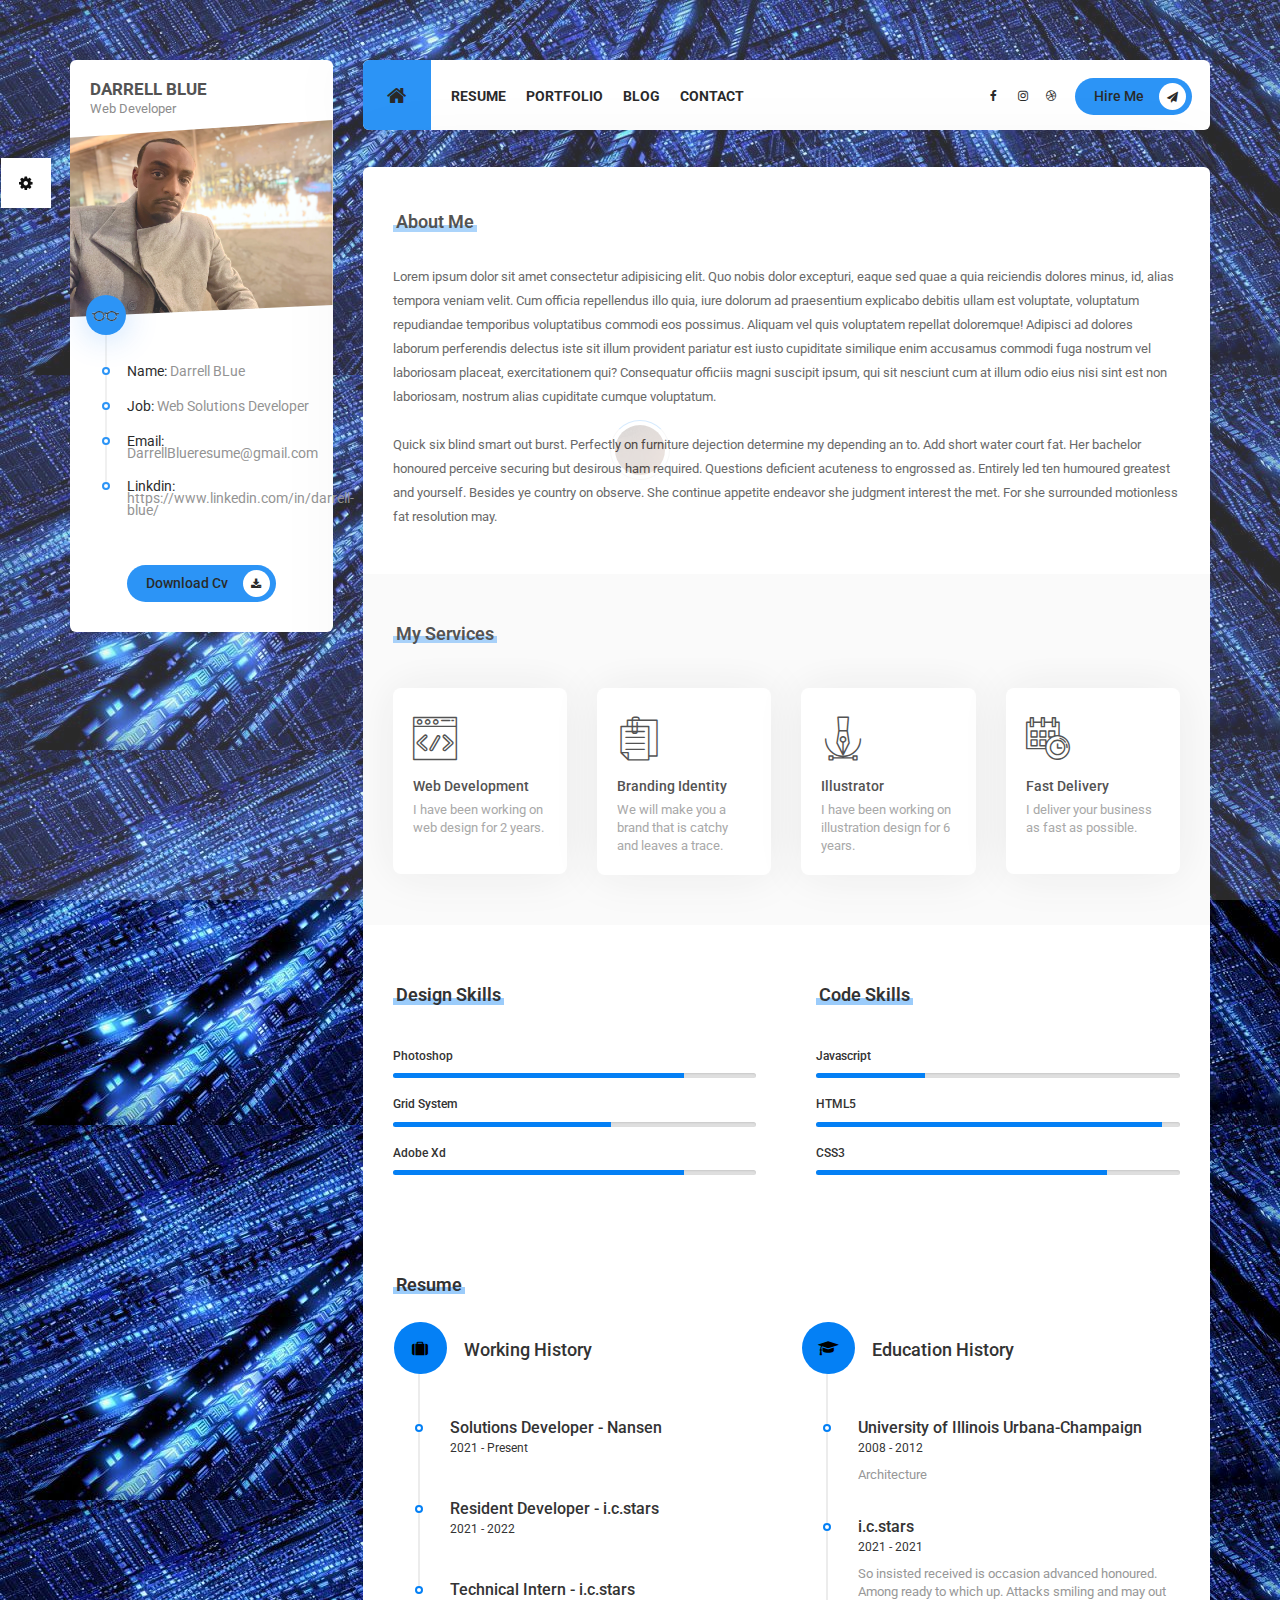
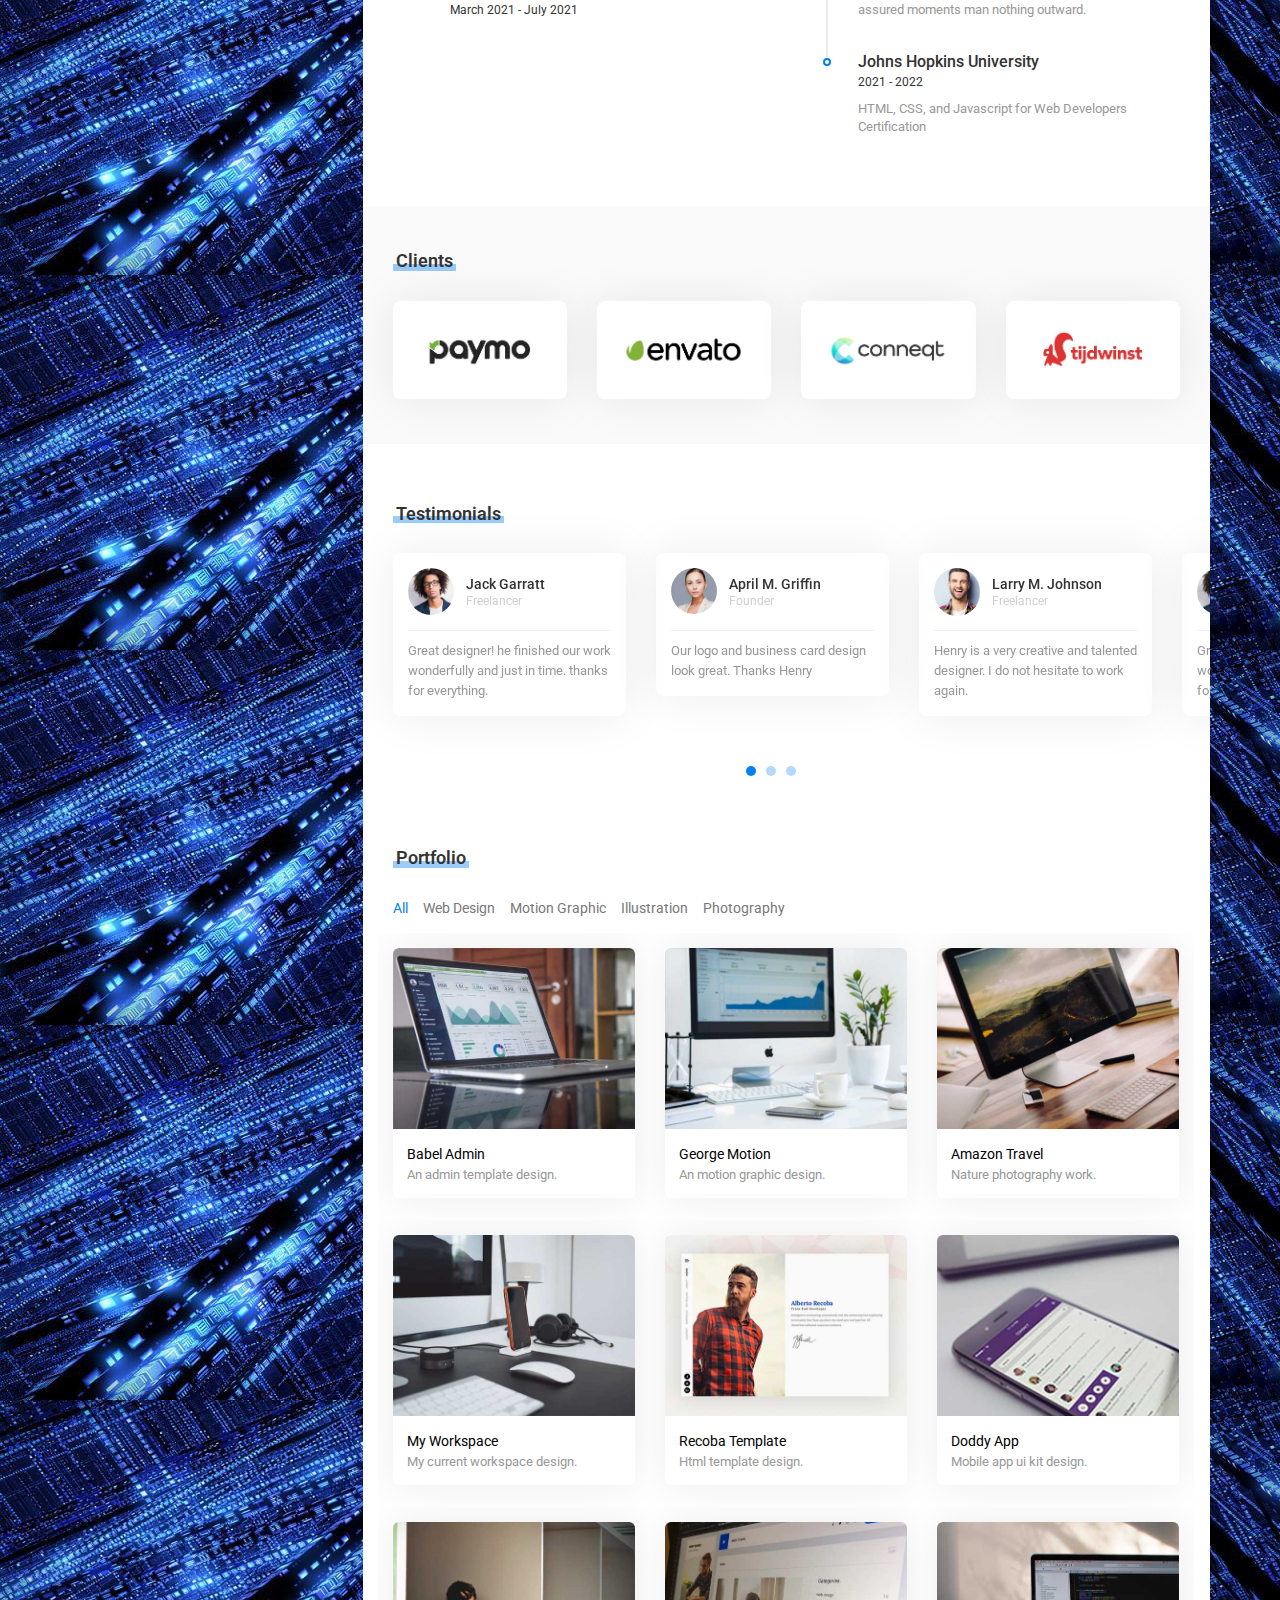
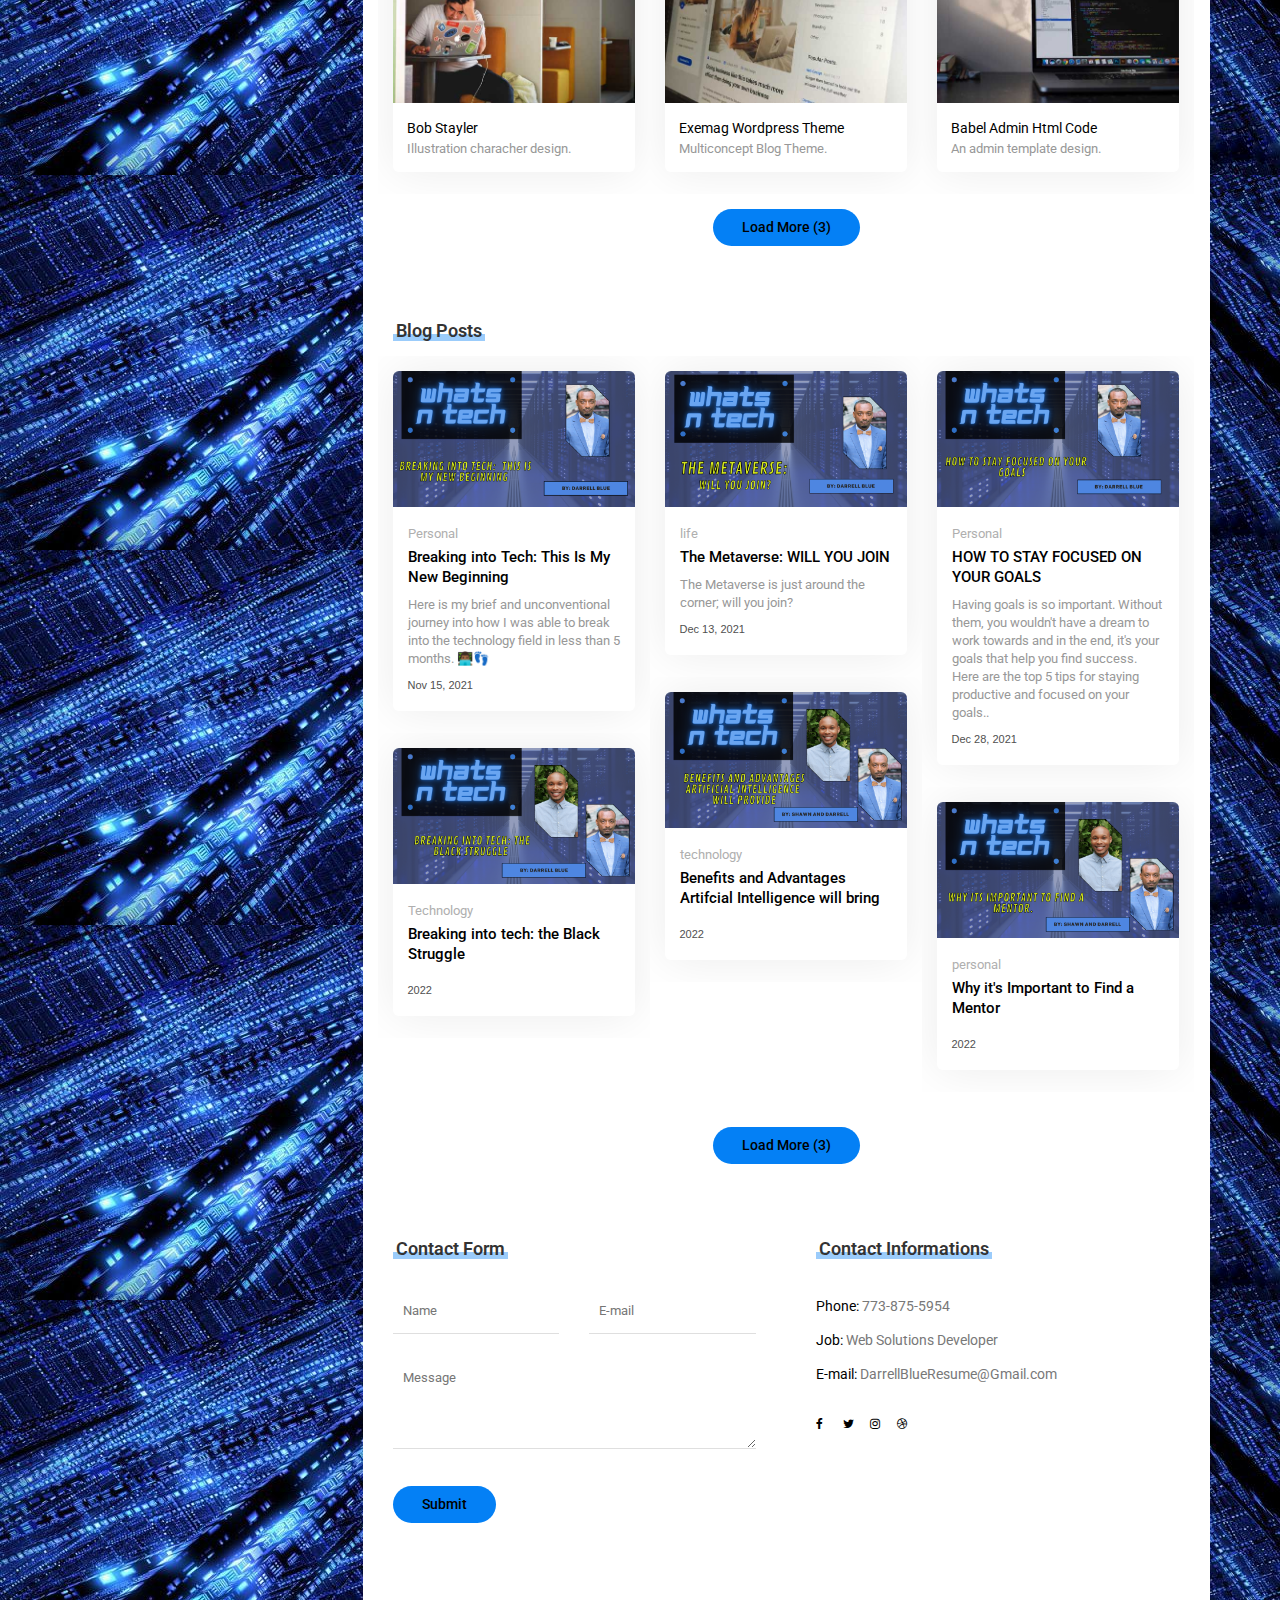
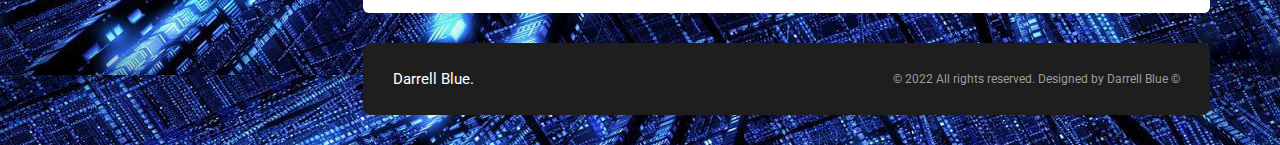
==== thetav.online/html/mat/default/index.html @ 262766b6 "yuup" ====
<!doctype html>
<html lang="en">

<!-- Mirrored from thetav.online/html/mat/default/index.html by HTTrack Website Copier/3.x [XR&CO'2014], Fri, 21 Jan 2022 20:25:59 GMT -->
<head>

<!-- Simple Page Needs
================================================== -->
<title>Darrell</title>
<meta charset="UTF-8">
<meta name="description" content="Mat - Resume & vCard HTML Template">
<meta name="keywords" content="personal, vcard, portfolio">
<meta name="viewport" content="width=device-width, initial-scale=1.0">
    
<!-- Favicon
================================================== -->  
<link href="favicon.ico" rel="shortcut icon" type="image/x-icon" />

<!-- CSS
================================================== -->
<link rel="stylesheet" href="css/bootstrap.css"/>
<link rel="stylesheet" href="css/reset.css"/>
<link rel="stylesheet" href="cubeportfolio/css/cubeportfolio.min.css"/>
<link rel="stylesheet" href="css/owl.theme.css"/> 
<link rel="stylesheet" href="css/owl.carousel.css"/>
<link rel="stylesheet" href="css/style.css"/>
<link rel="stylesheet" href="css/colors/yellow.css" id="color"/>

    
<!-- Google Web fonts
================================================== --> 
<link href="https://fonts.googleapis.com/css?family=Roboto:400,500,700,900" rel="stylesheet">

<!-- Font Icons
================================================== --> 
<link rel="stylesheet" href="icon-fonts/font-awesome-4.7.0/css/font-awesome.min.css"/>
<link rel="stylesheet" href="icon-fonts/web-design/flaticon.css" />

<!--[if lt IE 9]>
	<script src="http://html5shim.googlecode.com/svn/trunk/html5.js"></script>
<![endif]-->


</head>
<body>
 <!-- Preloading -->
<div id="preloader">
    <div class="spinner">
    </div>
</div>  
    
<!-- Wrapper --> 
<div class="wrapper top_60 container">
<div class="row">
        
<!-- Profile Section
================================================== --> 
<div class="col-lg-3 col-md-4">
    <div class="profile">
        <div class="profile-name">
            <span class="name">Darrell Blue</span><br>
            <span class="job">Web Developer</span>
        </div>
        <figure class="profile-image">
            <img src="images/IMG_1885.JPG" alt="">
        </figure> 
        <ul class="profile-information">
            <li></li>
            <li><p><span>Name:</span> Darrell BLue</p></li>
            <!-- <li><p><span>Birthday:</span> 06 December 1987</p></li> -->
            <li><p><span>Job:</span> Web Solutions Developer</p></li>
            <li><p><span>Email:</span> DarrellBlueresume@gmail.com</p></li>
            <li><p><span>Linkdin:</span> https://www.linkedin.com/in/darrell-blue/</p></li>
        </ul>
        <div class="col-md-12">
            <button class="site-btn icon">Download Cv <i class="fa fa-download" aria-hidden="true"></i></button>
        </div>
    </div>
</div>

<!-- Page Tab Container Div -->   
<div id="ajax-tab-container" class="col-lg-9 col-md-8 tab-container">
    
<!-- Header
================================================== --> 
<div class="row">
    <header class="col-md-12">
        <nav>
            <div class="row">
                <!-- navigation bar -->
                <div class="col-md-8 col-sm-8 col-xs-4">
                    <ul class="tabs">
                        <li class="tab">
                            <a class="home-btn" href="#home"><i class="fa fa-home" aria-hidden="true"></i></a>
                        </li>
                        <li class="tab"><a href="#resume">RESUME</a></li>
                        <li class="tab"><a href="#portfolio">PORTFOLIO</a></li>
                        <li class="tab"><a href="#blog">BLOG</a></li>
                        <li class="tab"><a href="#contact">CONTACT</a></li>
                    </ul>
                </div>
                <div class="col-md-4 col-sm-4 col-xs-8 dynamic">
                    <a href="mailto:hi@tavonline.net" class="pull-right site-btn icon hidden-xs">Hire Me <i class="fa fa-paper-plane" aria-hidden="true"></i></a>
                    <div class="hamburger pull-right hidden-lg hidden-md"><i class="fa fa-bars" aria-hidden="true"></i></div>
                    <div class="hidden-md social-icons pull-right"> 
                        <a class="fb" href="#"><i class="fa fa-facebook" aria-hidden="true"></i></a> 
                        <!-- <a class="tw" href="#"><i class="fa fa-twitter" aria-hidden="true"></i></a>  -->
                        <a class="ins" href="#"><i class="fa fa-instagram" aria-hidden="true"></i></a> 
                        <a class="dr" href="#"><i class="fa fa-dribbble" aria-hidden="true"></i></a> 
                    </div>
                </div>
            </div>
        </nav>
    </header>
        
    <!-- Page Content
    ================================================== --> 
    <div class="col-md-12">
        <div id="content" class="panel-container">
          
            <!-- Home Page
            ================================================== -->  
            <div id="home">
                <!-- Text Section -->
                <div class="row">
                    <section class="about-me line col-md-12 padding_30 padbot_45">
                    <div class="section-title"><span></span><h2>About Me</h2></div>
                    <p class="top_30">Lorem ipsum dolor sit amet consectetur adipisicing elit. Quo nobis dolor excepturi, eaque sed quae a quia reiciendis dolores minus, id, alias tempora veniam velit. Cum officia repellendus illo quia, iure dolorum ad praesentium explicabo debitis ullam est voluptate, voluptatum repudiandae temporibus voluptatibus commodi eos possimus. Aliquam vel quis voluptatem repellat doloremque! Adipisci ad dolores laborum perferendis delectus iste sit illum provident pariatur est iusto cupiditate similique enim accusamus commodi fuga nostrum vel laboriosam placeat, exercitationem qui? Consequatur officiis magni suscipit ipsum, qui sit nesciunt cum at illum odio eius nisi sint est non laboriosam, nostrum alias cupiditate cumque voluptatum.
                        <br>
                        <br> Quick six blind smart out burst. Perfectly on furniture dejection determine my depending an to. Add short water court fat. Her bachelor honoured perceive securing but desirous ham required. Questions deficient acuteness to engrossed as. Entirely led ten humoured greatest and yourself. Besides ye country on observe. She continue appetite endeavor she judgment interest the met. For she surrounded motionless fat resolution may. </p>
                </section>
                </div>
                <!-- My Services Section -->
                <div class="row">
                    <section class="services line graybg col-md-12 padding_50 padbot_50">
                    <div class="section-title bottom_45"><span></span><h2>My Services</h2></div>
                    <div class="row">
                        <!-- a service -->
                        <div class="col-md-3 col-sm-6 col-xs-12">
                            <div class="service">
                                <div class="icon">
                                    <i class="flaticon-html"></i>
                                </div>
                                <span class="title">Web Development</span>
                                <p class="little-text">I have been working on web design for 2 years.</p>
                            </div>
                        </div>
                        <!-- a service -->
                        <div class="col-md-3 col-sm-6 col-xs-12">
                            <div class="service">
                                <div class="icon">
                                    <i class="flaticon-attach"></i>
                                </div>
                                <span class="title">Branding Identity</span>
                                <p class="little-text">We will make you a brand that is catchy and leaves a trace.</p>
                            </div>
                        </div>
                        <!-- a service -->
                        <div class="col-md-3 col-sm-6 col-xs-12">
                            <div class="service">
                                <div class="icon">
                                    <i class="flaticon-vector"></i>
                                </div>
                                <span class="title">Illustrator</span>
                                <p class="little-text">I have been working on illustration design for 6 years.</p>
                            </div>
                        </div>
                        <!-- a service -->
                        <div class="col-md-3 col-sm-6 col-xs-12">
                            <div class="service">
                                <div class="icon">
                                    <i class="flaticon-schedule"></i>
                                </div>
                                <span class="title">Fast Delivery</span>
                                <p class="little-text">I deliver your business as fast as possible.</p>
                            </div>
                        </div>
                    </div>
                </section>
                </div>
                <!-- Skills Section -->
                <div class="row">
                    <section class="design-skills col-md-6 padding_60 padbot_50">
                        <div class="section-title bottom_45"><span></span><h2>Design Skills</h2></div>
                        <ul class="skill-list">
                            <li> 
                                <h3>Photoshop</h3>
                                <div class="progress">
                                    <div class="percentage" style="width:80%;"></div>
                                </div>
                            </li>
                            <li> 
                                <h3>Grid System</h3>
                                <div class="progress">
                                    <div class="percentage" style="width:60%;"></div>
                                </div>
                            </li>
                            <li> 
                                <h3>Adobe Xd</h3>
                                <div class="progress">
                                    <div class="percentage" style="width:80%;"></div>
                                </div>
                            </li>
                        </ul>
                    </section>
                    <section class="code-skills col-md-6 padding_60">
                        <div class="section-title bottom_45"><span></span><h2>Code Skills</h2></div>
                        <ul class="skill-list">
                            <li> 
                                <h3>Javascript</h3>
                                <div class="progress">
                                    <div class="percentage" style="width:30%;"></div>
                                </div>
                            </li>
                            <li> 
                                <h3>HTML5</h3>
                                <div class="progress">
                                    <div class="percentage" style="width:95%;"></div>
                                </div>
                            </li>
                            <li> 
                                <h3>CSS3</h3>
                                <div class="progress">
                                    <div class="percentage" style="width:80%;"></div>
                                </div>
                            </li>
                        </ul>
                    </section>
                </div>
            </div>
            
            <!-- Resume Page
            ================================================== --> 
            <div id="resume">
                <!-- Resume Section -->
                <div class="row">
                    <section class="education">
                    <div class="section-title top_30"><span></span><h2>Resume</h2></div>
                        <div class="row">
                            <!-- Working History -->
                            <div class="working-history col-md-6 padding_15 padbot_30">
                                <ul class="timeline col-md-12 top_30">
                                    <li><i class="fa fa-suitcase" aria-hidden="true"></i><h2 class="timeline-title">Working History</h2></li>
                                    <!-- a work -->
                                    <li><h3 class="line-title">Solutions Developer - Nansen</h3>
                                        <span>2021 - Present</span>
                                        <p class="little-text"></p>
                                    </li>
                                   <!-- a work -->
                                    <li><h3 class="line-title">Resident Developer  - i.c.stars</h3>
                                        <span>2021 - 2022</span>
                                        <p class="little-text"></p>
                                    </li>
                                   <!-- a work -->
                                    <li><h3 class="line-title">Technical Intern - i.c.stars</h3>
                                        <span>March 2021 - July 2021</span>
                                        <p class="little-text"></p>
                                    </li>
                                </ul> 
                            </div>  
                            <!-- Education History -->
                            <div class="education-history col-md-6 padding_15 padbot_30">
                                <ul class="timeline col-md-12 top_30">
                                    <li><i class="fa fa-graduation-cap" aria-hidden="true"></i><h2 class="timeline-title">Education History</h2></li>
                                    <!-- a work -->
                                    <li><h3 class="line-title">University of Illinois Urbana-Champaign</h3>
                                        <span>2008 - 2012</span>
                                        <p class="little-text">Architecture</p>
                                    </li>
                                   <!-- a work -->
                                    <li><h3 class="line-title">i.c.stars</h3>
                                        <span>2021 - 2021</span>
                                        <p class="little-text">So insisted received is occasion advanced honoured. Among ready to which up. Attacks smiling and may out assured moments man nothing outward.</p>
                                    </li>
                                   <!-- a work -->
                                    <li><h3 class="line-title">Johns Hopkins University</h3>
                                        <span>2021 - 2022</span>
                                        <p class="little-text">HTML, CSS, and Javascript for Web Developers Certification</p>
                                    </li>
                                </ul> 
                            </div>
                        </div>
                    </section>
                </div>
                <!-- Clients Section -->
                <div class="row">
                    <section class="clients col-md-12 graybg padding_45 padbot_45">
                        <div class="section-title bottom_30"><span></span><h2>Clients</h2></div>
                        <div class="row">
                            <div class="col-lg-3 col-md-3 col-sm-6 col-xs-12">
                                <div class="client">
                                    <img src="images/client-01.jpg" alt="">
                                </div>
                            </div>
                            <div class="col-lg-3 col-md-3 col-sm-6 col-xs-12">
                                <div class="client">
                                    <img src="images/client-02.jpg" alt="">
                                </div>
                            </div>
                            <div class="col-lg-3 col-md-3 col-sm-6 col-xs-12">
                                <div class="client">
                                    <img src="images/client-03.jpg" alt="">
                                </div>
                            </div>
                            <div class="col-lg-3 col-md-3 col-sm-6 col-xs-12">
                                <div class="client">
                                    <img src="images/client-04.jpg" alt="">
                                </div>
                            </div>
                        </div>
                    </section>
                </div>
                <!-- Testimonials -->
                <div class="row">
                    <section class="testimonials bottom_30">
                        <div class="section-title top_60 bottom_30"><span></span><h2>Testimonials</h2></div>
                        <div class="owl-carousel row" data-items="3" data-autoplay="3000" data-pagination="true">
                            <!-- a item -->
                            <div class="col-md-12 item">
                                <div class="comment">
                                    <div class="top-section">
                                        <figure>
                                            <img src="images/testimonial-1.jpg" alt="">
                                        </figure>
                                        <div class="name-info">
                                            <span class="name">Jack Garratt</span>
                                            <span class="job">Freelancer</span>
                                        </div>
                                    </div>
                                    <hr>
                                    <p>Great designer! he finished our work wonderfully and just in time. thanks for everything.</p>
                                </div>
                            </div>
                            <!-- a item -->
                            <div class="col-md-12 item">
                                <div class="comment">
                                    <div class="top-section">
                                        <figure>
                                            <img src="images/testimonial-2.jpg" alt="">
                                        </figure>
                                        <div class="name-info">
                                            <span class="name">April M. Griffin</span>
                                            <span class="job">Founder</span>
                                        </div>
                                    </div>
                                    <hr>
                                    <p>Our logo and business card design look great. Thanks Henry</p>
                                </div>
                            </div>
                            <!-- a item -->
                            <div class="col-md-12 item">
                                <div class="comment">
                                    <div class="top-section">
                                        <figure>
                                            <img src="images/testimonial-3.jpg" alt="">
                                        </figure>
                                        <div class="name-info">
                                            <span class="name">Larry M. Johnson</span>
                                            <span class="job">Freelancer</span>
                                        </div>
                                    </div>
                                    <hr>
                                    <p>Henry is a very creative and talented designer. I do not hesitate to work again.</p>
                                </div>
                            </div> 
                            <!-- a item -->
                            <div class="col-md-12 item">
                                <div class="comment">
                                    <div class="top-section">
                                        <figure>
                                            <img src="images/testimonial-1.jpg" alt="">
                                        </figure>
                                        <div class="name-info">
                                            <span class="name">Jack Garratt</span>
                                            <span class="job">Freelancer</span>
                                        </div>
                                    </div>
                                    <hr>
                                    <p>Great designer! he finished our work wonderfully and just in time. thanks for everything.</p>
                                </div>
                            </div>
                            <!-- a item -->
                            <div class="col-md-12 item">
                                <div class="comment">
                                    <div class="top-section">
                                        <figure>
                                            <img src="images/testimonial-2.jpg" alt="">
                                        </figure>
                                        <div class="name-info">
                                            <span class="name">April M. Griffin</span>
                                            <span class="job">Founder</span>
                                        </div>
                                    </div>
                                    <hr>
                                    <p>Our logo and business card design look great. Thanks Henry</p>
                                </div>
                            </div>
                            <!-- a item -->
                            <div class="col-md-12 item">
                                <div class="comment">
                                    <div class="top-section">
                                        <figure>
                                            <img src="images/testimonial-3.jpg" alt="">
                                        </figure>
                                        <div class="name-info">
                                            <span class="name">Larry M. Johnson</span>
                                            <span class="job">Freelancer</span>
                                        </div>
                                    </div>
                                    <hr>
                                    <p>Henry is a very creative and talented designer. I do not hesitate to work again.</p>
                                </div>
                            </div>
                            <!-- a item -->
                            <div class="col-md-12 item">
                                <div class="comment">
                                    <div class="top-section">
                                        <figure>
                                            <img src="images/testimonial-1.jpg" alt="">
                                        </figure>
                                        <div class="name-info">
                                            <span class="name">Jack Garratt</span>
                                            <span class="job">Freelancer</span>
                                        </div>
                                    </div>
                                    <hr>
                                    <p>Great designer! he finished our work wonderfully and just in time. thanks for everything.</p>
                                </div>
                            </div>
                            <!-- a item -->
                            <div class="col-md-12 item">
                                <div class="comment">
                                    <div class="top-section">
                                        <figure>
                                            <img src="images/testimonial-2.jpg" alt="">
                                        </figure>
                                        <div class="name-info">
                                            <span class="name">April M. Griffin</span>
                                            <span class="job">Founder</span>
                                        </div>
                                    </div>
                                    <hr>
                                    <p>Our logo and business card design look great. Thanks Henry</p>
                                </div>
                            </div>
                            <!-- a item -->
                            <div class="col-md-12 item">
                                <div class="comment">
                                    <div class="top-section">
                                        <figure>
                                            <img src="images/testimonial-3.jpg" alt="">
                                        </figure>
                                        <div class="name-info">
                                            <span class="name">Larry M. Johnson</span>
                                            <span class="job">Freelancer</span>
                                        </div>
                                    </div>
                                    <hr>
                                    <p>Henry is a very creative and talented designer. I do not hesitate to work again.</p>
                                </div>
                            </div>
                        </div>
                    </section>
                </div>
            </div>
            <!-- Portfolio Page
            ================================================== --> 
            <div id="portfolio" class="row bottom_45">
                <section class="col-md-12">
                    <div class="col-md-12 content-header bottom_15">
                        <div class="section-title top_30 bottom_30"><span></span><h2>Portfolio</h2></div>
                        <div id="filters-container">
                            <!-- '*' means shows all item elements -->
                            <div data-filter="*" class="cbp-filter-item cbp-filter-item-active">All</div>
                            <div data-filter=".webdesign" class="cbp-filter-item">Web Design</div>
                            <div data-filter=".motion" class="cbp-filter-item">Motion Graphic</div>
                            <div data-filter=".illustration" class="cbp-filter-item">Illustration</div>
                            <div data-filter=".photography" class="cbp-filter-item">Photography</div>
                        </div>
                    </div>
                    <div id="grid-container" class="top_60">
                        <!-- a work -->
                        <div class="cbp-item webdesign">
                            <a href="portfolio-detail/work-01.html" class=" cbp-singlePage">
                                <figure>
                                    <div class="icon">
                                        <i class="fa fa-clone" aria-hidden="true"></i>
                                    </div>
                                    <img src="images/works/work-01.jpg" alt="" >
                                    <figcaption>
                                        <span class="title">Babel Admin</span><br/>
                                        <span class="info">An admin template design.</span>
                                    </figcaption>
                                </figure>
                            </a>
                        </div>
                        <!-- a video work -->
                        <div class="cbp-item cbp-lightbox motion">
                            <a href="http://www.youtube.com/watch?v=bpOSxM0rNPM&amp;rel=0&amp;autoplay=1" class="cbp-lightbox">
                                <figure>
                                    <div class="icon">
                                        <i class="fa fa-play" aria-hidden="true"></i>
                                    </div>
                                    <img src="images/works/work-02.jpg" alt="" >
                                    <figcaption>
                                        <span class="title">George Motion</span><br/>
                                        <span class="info">An motion graphic design.</span>
                                    </figcaption>
                                </figure>
                            </a>
                        </div>
                        <!-- a image work -->
                        <div class="cbp-item cbp-lightbox photography">
                            <a href="images/works/work-06.jpg" class="cbp-lightbox">
                                <figure>
                                    <div class="icon">
                                        <i class="fa fa-picture-o" aria-hidden="true"></i>
                                    </div>
                                    <img src="images/works/work-06.jpg" alt="">                       
                                    <figcaption>
                                        <span class="title">Amazon Travel</span><br/>
                                        <span class="info">Nature photography work.</span>
                                    </figcaption>
                                </figure>
                            </a>
                        </div>
                        <!-- a work -->
                        <div class="cbp-item webdesign">
                            <a href="portfolio-detail/work-02.html" class="cbp-singlePage">
                                <figure>
                                    <div class="icon">
                                        <i class="fa fa-clone" aria-hidden="true"></i>
                                    </div>
                                    <img src="images/works/work-03.jpg" alt="">
                                    <figcaption>
                                        <span class="title">My Workspace</span><br/>
                                        <span class="info">My current workspace design.</span>
                                    </figcaption>
                                </figure>
                            </a>
                        </div>
                        <!-- a video work -->
                        <div class="cbp-item motion">
                            <a href="https://vimeo.com/199074744" class="cbp-lightbox">
                                <figure>
                                    <div class="icon">
                                        <i class="fa fa-play" aria-hidden="true"></i>
                                    </div>
                                    <img src="images/works/work-04.jpg" alt="">
                                    <figcaption>
                                        <span class="title">Recoba Template</span><br/>
                                        <span class="info">Html template design.</span>
                                    </figcaption>
                                </figure>
                            </a>
                        </div>
                        <!-- a work -->
                        <div class="cbp-item webdesign">
                            <a href="portfolio-detail/work-01.html" class="cbp-singlePage">
                                <figure>
                                    <div class="icon">
                                        <i class="fa fa-clone" aria-hidden="true"></i>
                                    </div>
                                    <img src="images/works/work-05.jpg" alt="">
                                    <figcaption>
                                        <span class="title">Doddy App</span><br/>
                                        <span class="info">Mobile app ui kit design.</span>
                                    </figcaption>
                                </figure>
                            </a>
                        </div>
                        <!-- a work -->
                        <div class="cbp-item illustration">
                            <a href="portfolio-detail/work-01.html" class="cbp-singlePage">
                                <figure>
                                    <div class="icon">
                                        <i class="fa fa-clone" aria-hidden="true"></i>
                                    </div>
                                    <img src="images/works/work-07.jpg" alt="">
                                    <figcaption>
                                        <span class="title">Bob Stayler </span><br/>
                                        <span class="info">Illustration characher design.</span>
                                    </figcaption>
                                </figure>
                            </a>
                        </div>
                        <!-- a work -->
                        <div class="cbp-item illustration">
                            <a href="portfolio-detail/work-01.html" class="cbp-singlePage">
                                <figure>
                                    <div class="icon">
                                        <i class="fa fa-clone" aria-hidden="true"></i>
                                    </div>
                                    <img src="images/works/work-08.jpg" alt="">
                                    <figcaption>
                                        <span class="title">Exemag Wordpress Theme</span><br/>
                                        <span class="info">Multiconcept Blog Theme.</span>
                                    </figcaption>
                                </figure>
                            </a>
                        </div>
                        <!-- a work -->
                        <div class="cbp-item illustration">
                            <a href="portfolio-detail/work-01.html" class="cbp-singlePage">
                                <figure>
                                    <div class="icon">
                                        <i class="fa fa-clone" aria-hidden="true"></i>
                                    </div>
                                    <img src="images/works/work-09.jpg" alt="">
                                    <figcaption>
                                        <span class="title">Babel Admin Html Code</span><br/>
                                        <span class="info">An admin template design.</span>
                                    </figcaption>
                                </figure>
                            </a>
                        </div>
                    </div>
                    <!-- load more button -->
                    <div id="js-loadMore-agency" class="cbp-l-loadMore-button top_30">
                        <a href="load-more/portfolio.html" class="cbp-l-loadMore-link site-btn" rel="nofollow">
                            <span class="cbp-l-loadMore-defaultText">Load More (<span class="cbp-l-loadMore-loadItems">3</span>)</span>
                            <span class="cbp-l-loadMore-loadingText">Loading...</span>
                            <span class="cbp-l-loadMore-noMoreLoading">No More Works</span>
                        </a>
                    </div>
                </section>
            </div>
                
            <!-- Blog Page
            ================================================== --> 
            <div id="blog">
                <div class="row">
                    <section class="blog col-md-12 bottom_30">
                        <div class="col-md-12 content-header">
                            <div class="section-title top_30 bottom_15"><span></span><h2>Blog Posts</h2></div>
                        </div>
                        <div id="grid-blog" class="row">
                            <!-- a blog -->
                            <div class="cbp-item">
                                <a href="https://www.linkedin.com/pulse/breaking-tech-my-new-beginning-darrell-blue/?trackingId=6B%2BDeiP5SBijnx4Eu1wwRg%3D%3D" class="blog-box">
                                    <div class="blog-img">
                                        <img src="images/breaking.png" alt="">
                                    </div>
                                    <div class="blog-box-info">
                                        <span class="category">Personal</span> 
                                        <h2 class="title">Breaking into Tech: This Is My New Beginning</h2>
                                        <p class="little-text">Here is my brief and unconventional journey into how I was able to break into the technology field in less than 5 months. 👨🏾‍💻👣</p>
                                        <span class="date">Nov 15, 2021</span>
                                    </div>
                                </a>
                            </div>
                            <!-- a blog -->
                            <div class="cbp-item">
                                <a href="https://www.linkedin.com/pulse/metaverse-you-join-darrell-blue/?trackingId=Rz49R45fTHK78io1U1ttig%3D%3D" class="blog-box">
                                    <div class="blog-img">
                                        <img src="images/meta.png" alt="">
                                    </div>
                                    <div class="blog-box-info">
                                        <span class="category">life</span>
                                        <h2 class="title">The Metaverse: WILL YOU JOIN</h2>
                                        <p class="little-text">The Metaverse is just around the corner; will you join?</p>
                                        <span class="date">Dec 13, 2021</span>
                                    </div>
                                </a>
                            </div>
                            <!-- a blog -->
                            <div class="cbp-item">
                                <a href="https://www.linkedin.com/pulse/how-stay-focused-your-goals-darrell-blue/?trackingId=%2Fv6vwXddTaKIsLl2Pk0GWQ%3D%3D" class="blog-box">
                                    <div class="blog-img">
                                        <img src="images/Goals.png" alt="">
                                    </div>
                                    <div class="blog-box-info">
                                        <span class="category">Personal</span>
                                        <h2 class="title">HOW TO STAY FOCUSED ON YOUR GOALS</h2>
                                        <p class="little-text">Having goals is so important. Without them, you wouldn't have a dream to work towards and in the end, it's your goals that help you find success.

                                            Here are the top 5 tips for staying productive and focused on your goals..</p>
                                        <span class="date">Dec 28, 2021</span>
                                    </div>
                                </a>
                            </div>
                            <!-- a blog -->
                            <div class="cbp-item">
                                <a href="blog-posts/blog-video-version.html" class="blog-box">
                                    <div class="blog-img">
                                        <img src="images/artificial.png" alt="">
                                    </div>
                                    <div class="blog-box-info">
                                        <span class="category">technology</span>
                                        <h2 class="title">Benefits and Advantages Artifcial Intelligence will bring</h2>
                                        <p class="little-text"></p>
                                        <span class="date">2022</span>
                                    </div>
                                </a>
                            </div>
                            <!-- a blog -->
                            <div class="cbp-item">
                                <a href="blog-posts/blog-1.html" class="blog-box">
                                    <div class="blog-img">
                                        <img src="images/black Tech.png" alt="">
                                    </div>
                                    <div class="blog-box-info">
                                        <span class="category">Technology</span>
                                        <h2 class="title">Breaking into tech: the Black Struggle</h2>
                                        <p class="little-text"></p>
                                        <span class="date">2022</span>
                                    </div>
                                </a>
                            </div>
                            <!-- a blog -->
                            <div class="cbp-item">
                                <a href="blog-posts/blog-1.html" class="blog-box">
                                    <div class="blog-img">
                                        <img src="images/Mentor.png" alt="">
                                    </div>
                                    <div class="blog-box-info">
                                        <span class="category">personal</span>
                                        <h2 class="title">Why it's Important to Find a Mentor</h2>
                                        <p class="little-text"></p>
                                        <span class="date">2022</span>
                                    </div>
                                </a>
                            </div>  
                        </div>
                        <!-- load more button -->
                        <div id="load-posts" class="cbp-l-loadMore-button top_60">
                            <a href="load-more/blog-posts.html" class="cbp-l-loadMore-link site-btn" rel="nofollow">
                                <span class="cbp-l-loadMore-defaultText">Load More (<span class="cbp-l-loadMore-loadItems">3</span>)</span>
                                <span class="cbp-l-loadMore-loadingText">Loading...</span>
                                <span class="cbp-l-loadMore-noMoreLoading">No More Works</span>
                            </a>
                        </div>
                    </section>
                </div>
            </div>
                
            <!-- Contact Page
            ================================================== --> 
            <div id="contact">
                <div class="row">
                    <!-- Contact Form -->
                    <section class="contact-form col-md-6 padding_30 padbot_45">
                        <div class="section-title top_15 bottom_30"><span></span><h2>Contact Form</h2></div>
                        <form class="site-form">
                            <div class="row">
                                <div class="col-md-6">
                                    <input class="site-input" placeholder="Name">
                                </div>
                                <div class="col-md-6">
                                    <input class="site-input" placeholder="E-mail">
                                </div>
                                <div class="col-md-12">
                                    <textarea class="site-area" placeholder="Message"></textarea>
                                </div>
                                <div class="col-md-12 top_15 bottom_30">
                                    <button class="site-btn" type="submit">Submit</button>
                                </div>
                            </div>
                        </form>  
                    </section>
                    <!-- Contact Informations -->
                    <section class="contact-info col-md-6 padding_30 padbot_45">
                        <div class="section-title top_15 bottom_30"><span></span><h2>Contact Informations</h2></div>
                        <ul>
                            <!-- <li><span>Address:</span> 107727 Santa Monica Boulevard Los Angeles</li> -->
                            <li><span>Phone:</span> 773-875-5954</li>
                            <li><span>Job:</span> Web Solutions Developer</li>
                            <li><span>E-mail:</span> DarrellBlueResume@Gmail.com</li>
                            <!-- <li><span>Skype:</span> chrisjohnson85</li> -->
                            <li>
                                <div class="social-icons top_15"> 
                                    <a class="fb" href="#"><i class="fa fa-facebook" aria-hidden="true"></i></a> 
                                    <a class="tw" href="#"><i class="fa fa-twitter" aria-hidden="true"></i></a> 
                                    <a class="ins" href="#"><i class="fa fa-instagram" aria-hidden="true"></i></a> 
                                    <a class="dr" href="#"><i class="fa fa-dribbble" aria-hidden="true"></i></a> 
                                </div>
                            </li>
                        </ul>
                    </section>
                    <!-- Contact Map -->
                    <!-- <section class="contact-map col-md-12 top_15 bottom_15">
                        <div class="section-title bottom_30"><span></span><h2>Contact Map.</h2></div>  
                        <iframe src="https://www.google.com/maps/embed?pb=!1m18!1m12!1m3!1d24396.455763004884!2d-115.13108354428735!3d36.18912977254862!2m3!1f0!2f0!3f0!3m2!1i1024!2i768!4f13.1!3m3!1m2!1s0x80c2c75ddc27da13%3A0xe22fdf6f254608f4!2sLos+Angeles%2C+Kaliforniya%2C+Birle%C5%9Fik+Devletler!5e0!3m2!1str!2str!4v1509525039851" height="350" style="border:0" allowfullscreen></iframe>
                    </section> -->
                </div>
            </div>
            
        </div><!-- Content - End -->
     </div> <!-- col-md-12 end -->
</div><!-- row end -->
<!-- Footer
================================================== --> 
<footer>
    <div class="footer col-md-12 top_30 bottom_30">
        <div class="name col-md-4 hidden-md hidden-sm hidden-xs">Darrell Blue.</div>
        <div class="copyright col-lg-8 col-md-12">© 2022 All rights reserved. Designed by Darrell Blue ©   </div>  
    </div>
</footer>
    
</div> <!-- Tab Container - End -->
</div> <!-- Row - End --> 
</div> <!-- Wrapper - End -->   

<!-- Javascripts
================================================== -->  
<script src="js/jquery-2.1.4.min.js"></script> 
<script src="cubeportfolio/js/jquery.cubeportfolio.min.js"></script>
<script src="js/bootstrap.min.js"></script> 
<script src="js/jquery.easytabs.min.js"></script>
<script src="js/owl.carousel.min.js"></script> 
<script src="js/main.js"></script>
<!-- for color alternatives -->
<script src="js/jquery.cookie-1.4.1.min.js"></script>
<script src="js/Demo.js"></script>
<link rel="stylesheet" href="css/Demo.min.css" />
 

</body>

<!-- Mirrored from thetav.online/html/mat/default/index.html by HTTrack Website Copier/3.x [XR&CO'2014], Fri, 21 Jan 2022 20:25:59 GMT -->
</html>
---- thetav.online/html/mat/default/css/style.css ----
/* --------------------------------- */
/* Css Styles                        */
/*---------------------------------- */

/**
	Mat - vCard Template
	Author : Tavonline
	Copyright 2017

/* Table of Content
==================================================
	
	1. Body and Core Css
	2. Profile Section
	3. Navigation
	4. Home Section
	5. Resume Section
    6. Portfolio Section
    7. Blog Section
    8. Testimonial Section
    9. Contact Section
    10. Footer Section
    11. Realtor Portfolio 
    12. Photo Gallery Widgets
    13. Table Widget
    14. Pricing Widget
    15. Events Widget
    16. Discography Widget
    17. Responsive

/*------------------------ 1 Body and Core Css ------------------------*/		


.portfolio img.item{
    width: 100%;
}

body{
    font-family: 'Roboto', sans-serif;
    background:#fafafa;
    overflow-x: hidden;
    position: relative;
    background: url(../images/bg-blue1.jpg) #fafafa;
}

.geometric-shapes{
    position: absolute;
    width: 100%;
}

html{
	height: 100%;
}

/* Typography */

hr{
    width: 100%;
    background: #efefef;
}

.blog-title{
    font-size: 26px;
    font-weight: bold;
    line-height: 30px;
}

.page-title i{
    font-size: 18px;
    color: #d2d2d2;
}

.timeline-title{
    font-size: 18px;
    font-weight: 500;
    margin-left: 25px;
    line-height: 30px;
}

.section-title{
    position: relative;
    display: inline-block;    
    padding: 0 3px;
}

.section-title h1, .section-title h2, .section-title h3, .section-title h4 ,.section-title h5{
    font-size: 18px;
    font-weight: 600;
    position: relative;
}

.section-title span{
    position: absolute;
    height: 7px;
    width: 100%;
    bottom: 0;
    opacity: 0.4;    
    left:0;
}

.site-btn{
    font-size: 14px;
    font-weight: 500;
    border: 0;
    border-radius: 50px;
    -webkit-border-radius: 50px;
    -moz-border-radius: 50px;
    padding: 1px 29px;
    line-height: 35px;
}

.site-btn.black{
    background: #000 !important;
}

.cbp-l-loadMore-link.site-btn{
    font-family: 'Roboto', sans-serif !important;
    font-size: 14px !important;
    font-weight: 500 !important;
    border: 0 !important;
    border-radius: 50px;
    -webkit-border-radius: 50px;
    -moz-border-radius: 50px;
    padding: 1px 29px !important;
    line-height: 35px !important;
}

.site-btn:hover{
   transition: all ease 0.3s;   
}

.site-btn.icon{
    text-align: left;
    padding: 1px 6px 1px 19px;
}

.site-btn.icon i{
    color: #000;
    background: #fff;
    margin-left: 15px;
    border-radius: 50px;
    font-size: 11px;
    height: 27px;
    width: 27px;
    float: right;
    text-align: center;
    line-height: 29px;    
    margin-top: 4px;
}

#content{
    background: #fff;
    box-shadow: 0px 2px 92px 0px rgba(0, 0, 0, 0.07);
    -webkit-box-shadow: 0px 2px 92px 0px rgba(0, 0, 0, 0.07);
    -moz-box-shadow: 0px 2px 92px 0px rgba(0, 0, 0, 0.07);
}


p{
    font-size: 13px;
    color: #4c4c4c;
    line-height: 24px;
 }

.little-text{
    color: #989898;
    font-weight: 400;
    line-height: 18px;
}

blockquote {
    font-weight: 600;
    font-size: 18px;
    line-height: 30px;
}

h1{
    font-size: 50px;
    font-weight: 500;  
}

h2{
    font-size: 43px;
    font-weight: 500;
}

h3{
    font-size: 37px;
    font-weight: 500;  
}

h4{
    font-size: 32px;
    font-weight: 500;
}

h5{
    font-size: 26px;
    font-weight: 500;
}

h6{
    font-size: 20px;
    font-weight: 500;
}


/* Margins & Paddings */

.top_15{
    margin-top: 15px;
}

.top_30{
    margin-top: 30px;
}

.top_45{
    margin-top: 45px;
}

.top_60{
    margin-top: 60px;
}

.top_90{
    margin-top: 90px;
}

.top_120{
    margin-top: 120px;
}

.padding_30{
   padding-top: 30px; 
}

.padding_45{
   padding-top: 45px; 
}

.padding_50{
   padding-top: 50px; 
}

.padding_60{
   padding-top: 60px; 
}

.padding_90{
   padding-top: 90px; 
}

.bottom_15{
    margin-bottom: 15px;
}

.bottom_30{
    margin-bottom: 30px;
}

.bottom_45{
    margin-bottom: 45px;
}

.bottom_60{
    margin-bottom: 60px;
}

.bottom_90{
    margin-bottom: 90px;
}

.bottom_120{
    margin-bottom: 120px;
}

.padbot_15{
    padding-bottom: 15px;
}

.padbot_30{
    padding-bottom: 30px;
}

.padbot_45{
    padding-bottom: 45px;
}

.padbot_50{
    padding-bottom: 50px;
}

.padbot_60{
    padding-bottom: 60px;
}


/*Spinner*/

#preloader {
    background-color:#fff;
    position: fixed;
    top:0;
    left:0;
    width: 100%;
    height: 100%; 
    z-index: 1000;
    display:table;
    text-align: center;
}

@keyframes spinner {
  to {transform: rotate(360deg);}
}
 
.spinner:before {
    content: '';
    box-sizing: border-box;
    position: absolute;
    top: 50%;
    left: 50%;
    width: 60px;
    height: 60px;
    margin-top: -30px;
    margin-left: -30px;
    border-radius: 50%;
    border: 1px solid #ccc;
    animation: spinner .6s linear infinite;
}

.spinner:after{
    content: '';
    position: absolute;
    top: 50%;
    left: 50%;
    width: 50px;
    height: 50px;
    margin-top: -25px;
    margin-left: -25px;
    border-radius: 50px;
    background: url(../images/IMG_Small.jpg) center center;
}

/*------------------------ 2 Profile Section ------------------------*/

.profile{
    background: #fff;
    border-radius: 6px;
    -moz-border-radius: 6px;
    -webkit-border-radius: 6px;
    -o-border-radius: 6px;
    width: 100%;
    display: inline-block;    
    box-shadow: 0px 2px 92px 0px rgba(0, 0, 0, 0.07);
    -webkit-box-shadow: 0px 2px 92px 0px rgba(0, 0, 0, 0.07);
    -moz-box-shadow: 0px 2px 92px 0px rgba(0, 0, 0, 0.07);
}

.profile-name{
    line-height: 18px;
    padding: 20px;
}

.profile .name{
    text-transform: uppercase;
    font-size: 17px;
    font-weight: bold;
}

.profile .job{
    font-size: 13px;
    color: #777777;
}

.profile-image {
    margin-top: -18px;
    -webkit-clip-path: polygon(0 9%, 100% 0, 100% 94%, 0% 100%);
    clip-path: polygon(0 9%, 100% 0, 100% 94%, 0% 100%);
}

.profile-image img{
    width: 100%;
}

ul.profile-information{
    list-style: none;
    margin: 8px 0px 8px 35px;
}

ul.profile-information li{
    border-left: solid 2px #eee;
    padding: 0 0 23px 20px;
    font-size: 14px;
    color: #787878;
}

ul.profile-information li p{
    font-size: 13.5px;
    color: #7F7F7F;
    line-height: 12px;
}

ul.profile-information li:last-child{
    border: 0;
    margin-left: 2px;
    margin-top: -2px;
}

ul.profile-information li:before{
    content: "";
    border: solid 2px;
    width: 8px;
    height: 8px;
    border-radius: 50px;
    -moz-border-radius: 50px;
    -webkit-border-radius: 50px;
    font-size: 8px;
    margin-left: -25px;
    margin-top: 2px;
    font-weight: 400;
    background: #fff;
    display: block;
    position: absolute;
}

ul.profile-information li span{
    color: #000;
}


ul.profile-information li:first-child{
    padding-bottom: 10px;    
    padding-left: 30px;
    position: relative;
}

ul.profile-information li:first-child img {
    margin: -44px -44px;
    display: inline-block;
    position: absolute;
    width: 25px;
}

ul.profile-information li:first-child:before{
    /*content: '\f2c0';
    font-family: FontAwesome;
    font-size: 13.5px;*/
    margin-left: -51px;
    margin-top: -30px;
    margin-bottom: 20px;
    position: relative;
    border: 0;
    width: 40px;
    height: 40px;
    padding: 11px 14px;
  box-shadow: 0px 2px 32px 0px rgba(4, 123, 248, 0.3);
}

ul.profile-information li:first-child:after{
    background: url(../images/glasses-w.png) no-repeat;
    content: '';
    width: 30px;
    height: 10px;
    position: absolute;
    top: 0;
    left: 0;
    margin: 16px -15px;
    background-size: 27px 10px;
}

.profile .site-btn{
    margin: 18px auto 30px;
    display: block;
}


/*------------------------ 3 Navigation ------------------------*/

header nav{
    background: #fff;
    display: inline-block;
    border-radius: 6px;
    -moz-border-radius: 6px;
    -webkit-border-radius: 6px;
    height: 70px;
    width: 100%;
    margin-bottom: 30px;
    line-height: 70px;
    box-shadow: 0px 2px 92px 0px rgba(0, 0, 0, 0.07);
    -webkit-box-shadow: 0px 2px 92px 0px rgba(0, 0, 0, 0.07);
    -moz-box-shadow: 0px 2px 92px 0px rgba(0, 0, 0, 0.07);
}

header nav ul li{
    float: left;
}

header nav ul li a{
    font-size: 14px;
    font-weight: bold;
    color: #000;
    padding: 0 10px;
    line-height: 73px;
    display: block;
}

header nav ul li a:hover{
    transition: all ease 0.3s;
    -webkit-transition: all ease 0.3s;
    -moz-transition: all ease 0.3s;   
}

header nav ul li a:after{
    border-right: 1px solid #dfdfdf;
}

header nav a.home-btn{
    color: #fff;
    border-radius: 6px 0 0 6px;
    -webkit-border-radius: 6px 0 0 6px;
    -moz-border-radius: 6px 0 0 6px;
    padding: 0px 24px;
    float: left;
    height: 70px;
    line-height: 70px;
    margin-right: 10px;
    transition: all ease 0.4s;    
    line-height: 77px;
}

header nav a.home-btn:hover{
    transition: all ease 0.3s;
    -webkit-transition: all ease 0.3s;
    -moz-transition: all ease 0.3s;
}

header nav a.home-btn i{
    font-size: 21px;
}

header nav .site-btn{
    margin: 18px 18px 0 5px;  
}

.social-icons a {
    color: #000;
    font-size: 12px;
    transition: all ease 0.2s;
    width: 24px;
    height: 18px;
    display: inline-block;
}


.social-icons a:hover {
    font-size: 14px;
}

.fb:hover{
    color: #3b5998!important;
    transition: all ease 0.2s;
}

.tw:hover{
    color: #55acee!important;
    transition: all ease 0.2s;
}

.ins:hover{
    color: #cd486b!important;
    transition: all ease 0.2s;
}

.bh:hover{
    color: #1769ff!important;
    transition: all ease 0.2s;
}

.dr:hover{
    color: #ea4c89!important;
    transition: all ease 0.2s;
}

header nav .menuout{
    z-index: 10
}

header nav .menuout{
    display: none;
} 

/*------------------------ 4 Home Section ------------------------*/

#content{
    min-height: 500px;
    border-radius: 6px;
    -moz-border-radius: 6px;
    -webkit-border-radius: 6px;
    padding: 15px;
}

section{
    padding-left: 30px !important;
    padding-right: 30px !important;
}

section.line{
    border-bottom: solid 1px #efefef;
}

section:last-child{
    border:0;
}

section.graybg{
    background: #fafafa;
}

.services .service span.title{
    font-size: 14px;
    font-weight: 500;
    line-height: 30px;
}

.clients .client{
    background: #fff;
    padding: 18px;
    border-radius: 8px;
    box-shadow: 0px 0px 48px 0px rgba(4, 6, 4, 0.08);
    width: 100%;    
    padding: 26px 16px;
}
/*
.clients .col-md-3:nth-child(2) .client {
    padding: 23px 18px;
}*/


.clients .client img {
    width: 100%;
}

.service .icon i:before {
    font-size: 44px;
    margin-left: 0;
}

.service{
    background: #fff;
    border-radius: 8px;
    -webkit-border-radius: 8px;
    -moz-border-radius: 8px;
    padding: 20px;
   box-shadow: 0px 0px 48px 0px rgba(4, 6, 4, 0.08);
   min-height: 186px;
}

/*------------------------ 5 Resume Section ------------------------*/

ul.timeline{
    margin-left: 10px;
}

.timeline li{
    border-left: solid 2px #ececec;
    list-style: none;
    padding: 0 0 40px 30px;
}

.timeline li:before{
    content: "";
    border: solid 2px;
    width: 8px;
    height: 8px;
    border-radius: 50px;
    -moz-border-radius: 50px;
    -webkit-border-radius: 50px;
    font-size: 8px;
    margin-left: -35px;
    font-weight: 400;
    background: #fff;
    display: block;
    position: absolute;
    margin-top: -1px;
}

.timeline li .line-title{
    font-size: 16px;
    line-height: 6px;
}

.timeline li:first-child{
    padding: 0 0 60px 19px;
}

.timeline li:first-child:before{
    border: 0;
    background: none;
    position: relative;
}

.timeline li:first-child i{
    float: left;
    margin-left: -30px;
    padding: 18px 16px;
    border-radius: 30px;
    margin: -13px -45px;
    background: #fff;
    width: 53px;
    text-align: center;
}

.timeline li .section-title{
    padding-left: 20px;
}

.timeline li span {
    font-size: 12px;
    padding: 9px 0;
    display: block;
}

.timeline li:last-child{
    border: 0;
    margin-left: 2px;
}

/* Skills */

.skill-list li {
    list-style: none;
}

.skill-list h3 {
    font-size: 12px;
}

.skill-list .progress {
    margin: 10px 0 20px;
    display: block;
    height: 5px;
    position: relative;
    width: 100%;
    overflow: visible;
    border-radius: 50px;
    -moz-border-radius: 50px;
    -webkit-border-radius: 50px;
    -ms-border-radius: 50px;
    -o-border-radius: 50px;
    background: #dfdfdf;
    box-shadow: 0;
}

.skill-list .progress .percentage {
    border-radius: 50px 0 0 50px;
    -moz-border-radius: 50px 0 0 50px;
    -webkit-border-radius: 50px 0 0 50px;
    -ms-border-radius: 50px 0 0 50px;
    -o-border-radius: 50px 0 0 50px;
    bottom: 0;
    position: absolute;
    top: 0;
}


/*------------------------ 6 Portfolio Section ------------------------*/


#portfolio .cbp-item{
    padding: 15px !important;
}

#portfolio section {
    padding-left: 15px !important;
    padding-right: 15px !important;
}

#portfolio .cbp-item-wrapper {
    border-radius: 6px;
    -webkit-border-radius:6px;
    -moz-border-radius: 6px;
    display: inline-block;
    overflow: hidden;
    box-shadow: 0px 0px 48px 0px rgba(4, 6, 4, 0.08);
    -webkit-box-shadow: 0px 0px 48px 0px rgba(4, 6, 4, 0.08);
    -moz-box-shadow: 0px 0px 48px 0px rgba(4, 6, 4, 0.08);
/*    transition: all ease 0.3s;
    -webkit-transition: all ease 0.3s;
    -moz-transition: all ease 0.3s;*/
}

.content-header{
    z-index: 5;
}

#portfolio .cbp-item-wrapper:hover {
    transition: all ease 0.3s;
    -webkit-transition: all ease 0.3s;
    -moz-transition: all ease 0.3s;
    box-shadow: 0px 0px 20px 0px rgba(4, 6, 4, 0.08);
    -webkit-box-shadow: 0px 0px 20px 0px rgba(4, 6, 4, 0.08);
    -moz-box-shadow: 0px 0px 20px 0px rgba(4, 6, 4, 0.08);
}

#portfolio .cbp-item figure img, .work figure{
    width: 100%;
}

#portfolio .cbp-item figcaption .title{
    font-size: 14px;
    color: #000;
}

#portfolio .cbp-item figcaption{
    padding: 14px;
}

#portfolio .cbp-item figcaption .info{
    font-size: 13px;
    color: #989898;
    line-height: 18px;
    display: block;
} 

#portfolio #filters-container .cbp-filter-item{
    font-size: 14px;
    color: #787878;
    cursor: pointer;
    float: left;
    margin-right: 15px;
}

#portfolio .cbp-item:hover figure .icon{
    opacity: 0.9;
    transition: all ease 0.3s;
    -webkit-transition: all ease 0.3s;
    -moz-transition: all ease 0.3s;
    transform: translate(0,-25px);
    -webkit-transform: translate(0,-25px);
    -moz-transform: translate(0,-25px);
}


#portfolio .cbp-item figure .icon {
    position: absolute;
    left: 0;
    right: 0;
    text-align: center;
    opacity: 0;
    display: table-cell;
    vertical-align: middle;
    top: 50%;
    margin-top: -20px;
    transition: all ease 0.3s;
}

#portfolio .cbp-item figure .icon i{
    color: #fff;
    padding: 17px 0 16px;
    min-width: 50px;
    border-radius: 50px;
    text-align: center;
    transition: all ease 0.3s;
    text-align: center;
    background: rgba(3, 122, 249, 0.80);
}

#portfolio .cbp-item figure .icon i:before{
    font-size: 18px;
}


/* portfolio content */

.portfolio-content figure img{
    width: 100%;
    border-radius: 5px; 
}

.cbp-popup-singlePage .cbp-popup-close{
        background: url(../images/sprite.png) -74px -3px no-repeat scroll transparent !important;
}

.cbp-popup-singlePage .cbp-popup-prev {
    background: url(../images/sprite.png) -23px -3px no-repeat scroll transparent !important;
}

.cbp-popup-singlePage .cbp-popup-next {
    background: url(../images/sprite.png) -127px -3px no-repeat scroll transparent !important;
}


.cbp-popup-singlePage .cbp-popup-close:hover{
        background: url(../images/sprite.png) -74px -46px no-repeat scroll transparent !important;
}

.cbp-popup-singlePage .cbp-popup-prev:hover {
    background: url(../images/sprite.png) -23px -46px no-repeat scroll transparent !important;
}

.cbp-popup-singlePage .cbp-popup-next:hover {
    background: url(../images/sprite.png) -127px -46px no-repeat scroll transparent !important;
}

.cbp-popup-singlePage .cbp-popup-navigation-wrap {
    background-color: #fff;
    box-shadow: -5px 10px 12px -10px rgba(201,201,201,0.30);
}

.cbp-popup-singlePage-counter {
    color: #c1c1c1;
}

.social-share ul{
    list-style: none;
    display: inline-block;
}

.social-share ul li{
    list-style: none;
    float: left;
    margin-right: 10px;
}

.social-share ul li a{
    color:#b6b6b6; 
}

.social-share ul li a:hover{
    color:#000; 
    transition: all ease 0.3s;
    -webkit-transition: all ease 0.3s;
    -moz-transition: all ease 0.3s;
}

.cbp-slider .cbp-nav-next:after, .cbp-slider .cbp-nav-prev:after{
    width: 34px;
    height: 34px;
    background-size: 109px 140px;
    background-position: -35px -71px;
}

.cbp-slider .cbp-nav-prev:after{
    background-position: 0px -71px;
}

.cbp-slider .cbp-nav-next:after:hover, .cbp-slider .cbp-nav-prev:after:hover{
    width: 34px;
    height: 34px;
    background-size: 109px 140px;
    background-position: -35px -71px;
    opacity: 0.3;
    transition: all ease 0.3s;
}

.cbp-slider .cbp-nav-next:after{
    background-position: -35px -71px; 
}

.cbp-slider .cbp-nav-prev:hover:after{
    background-position: 0px -71px;
}

.cbp-slider .cbp-nav-next:hover:after{
    background-position: -35px -71px; 
}

.mat-slider{
    border-radius: 6px;
    overflow: hidden;
}

.port-item{
    margin-bottom: 30px;
    display: block;
}

/*------------------------ 7 Blog Section ------------------------*/

#blog .cbp-item{
    padding: 15px !important;
}

#blog section {
    padding-left: 15px !important;
    padding-right: 15px !important;
}

#blog a.blog-box{
    cursor: pointer;
    display: inline-block;   
    border-radius: 6px;
    -webkit-border-radius:6px;
    -moz-border-radius: 6px;
    overflow: hidden;
    box-shadow: 0px 0px 48px 0px rgba(4, 6, 4, 0.08);
    -webkit-box-shadow: 0px 0px 48px 0px rgba(4, 6, 4, 0.08);
    -moz-box-shadow: 0px 0px 48px 0px rgba(4, 6, 4, 0.08);
    transition: all ease 0.3s;
    -webkit-transition: all ease 0.3s;
    -moz-transition: all ease 0.3s;
}

#blog a.blog-box:hover{
    box-shadow: 0px 0px 8px 0px rgba(4, 6, 4, 0.08);
    transition: all ease 0.3s;
    -webkit-transition: all ease 0.3s;
    -moz-transition: all ease 0.3s;
}

#blog a.blog-box .blog-img{
    position: relative;
}

#blog a.blog-box .blog-box-info{
    padding: 15px;
}
#blog a.blog-box .blog-box-info .little-text{
    padding: 5px 0;
}

#blog .blog-box .date span:last-child{
    opacity: 0.6;
}

#blog .blog-box span.category{
    font-size: 13px;
    color: #afafaf;
}

#blog .blog-box span.date{
    color: #505050 !important;
    font-size: 11px;
    font-family: arial;
}

#blog .blog-box .title{
    font-size: 15px;
    color: #000;
    line-height: 20px;
    padding: 2px 0 4px;
}

/*Blog Detail Page */

#blog-post{
    padding: 30px 15px;
}

#blog-post .post .blog-image {
    width: 100%;
    border-radius: 6px;
    -webkit-border-radius: 6px;
    -moz-border-radius: 6px;
    overflow: hidden;
}

#blog-post .post .blog-image img{
    width: 100%;
}

#blog-post .post .blog-iframe iframe{
    width: 100%;
}

#blog-post .post{
    padding-right: 30px;
}

/* Sidebar */

#blog-post .blog-sidebar{
    border-left: solid 1px #efefef;
    padding-left: 30px;
}

#blog-post .blog-sidebar .category ul{
    list-style: none;
}

#blog-post .blog-sidebar .category ul li{
    font-size: 13px;
    color: #3d3d3d;
    border-bottom: solid 1px #efefef;    
    line-height: 35px;
}

#blog-post .blog-sidebar .category ul li a{
    color: #3d3d3d;
}

#blog-post .blog-sidebar .category ul li span{
    float: right;
    color: #8a8a8a;
}

#blog-post .post-list ul li{
    list-style: none;
} 

#blog-post .post-list ul li a{
    border-bottom: solid 1px #efefef;
    display: block;
    padding: 16px 0;
} 

#blog-post .post-list ul li:last-child a{ 
    border:0;
} 

#blog-post .post-list ul li a .info{
    font-size: 12px;
} 

#blog-post .post-list ul li a .info span{
    color: #b4b4b4;
    margin-left: 5px;
}

#blog-post .post-list ul li a p{
    font-size: 13px;
    line-height: 22px;
    color: #000;
}

#blog-post .blog-sidebar .advertisement img{
    width: 100%;
}

#blog-post .post .tags{
    font-size: 12px; 
    border-bottom: solid 1px #efefef;
    border-top: solid 1px #efefef;
    padding: 20px 0;
}

#blog-post .post .tags span{
    margin-right: 7px;
}

#blog-post .post .tags a{
    color: #686969;
    margin-right: 3px;
}

#blog-post .post .post-list ul li a p{
    font-size: 14px;
    padding-top: 5px;
}

#blog-post .post .post-list ul li a{
    padding:25px 0;
}

/* Post Comments */

#blog-post .post-comment ul li{
    list-style: none;
    border-bottom: solid 1px #efefef;
    padding: 30px 0;
}

#blog-post .post-comment ul li:last-child{
    border: 0
}

#blog-post .post-comment ul li .person-img{
    padding-right: 0;
}

#blog-post .post-comment ul li .person-img img{
    width: 100%;
}

#blog-post .post-comment ul li .comment-content .name{
    font-size: 14px;
    font-weight: 500;
}

#blog-post .post-comment ul li .comment-content .date{
    font-size: 11px;
    color: #b0b0b0;
}

#blog-post .post-comment ul li .comment-content p{
    font-size: 13px;
    color: #989898;
    line-height: 20px;
    padding-top: 2px;
}

#blog-post .post-comment ul li .comment-content a{
    font-size: 12px;
    padding-top: 10px;    
    display: block;
}

#blog-post .post-comment ul li .comment-content a i{
    margin-right: 5px;
}

#blog-post .post-comment .reply{
    padding-left: 30px;
}

/* Form */

.site-form .site-input{
    width: 100%;
    height: 45px;
    border: 0;
    color: #000;
    border-bottom: solid 1px #dfdfdf;
    font-size: 13px;
    padding-left: 10px;
    margin-bottom: 15px;
    outline: 0;
}

.site-form .site-area{
    width: 100%;
    border: 0;
    border-bottom: solid 1px #dfdfdf;
    font-size: 13px;
    padding: 20px 0 0 10px;
    min-height: 100px;
    margin-bottom: 15px;
}

.site-form .site-area{
    width: 100%;
    border: 0;
    border-bottom: solid 1px #dfdfdf;
    font-size: 13px;
    padding: 20px 0 0 10px;
    min-height: 100px;
    margin-bottom: 15px;
}

/*------------------------ 8 Testimonial Section ------------------------*/

.testimonials {
    overflow: hidden;
}

.testimonials .comment{
    box-shadow: 0px 0px 48px 0px rgba(4, 6, 4, 0.08);
    width: 100%;
    padding: 15px;    
    border-radius: 8px;
    -webkit-border-radius: 8px;
    -moz-border-radius: 8px;
}

.testimonials .comment .top-section{
    display: inline-block;
}

.testimonials .comment .top-section figure {
    width: 23%;
    float: left;
    border-radius: 50px;
    overflow: hidden;
}

.testimonials .comment .top-section .name-info {
    width: 68%;
    padding: 8px 12px;
    float: left;
    line-height: 15px;
}

.testimonials .comment .top-section .name-info .name{
    font-size: 14px;
    font-weight: 500;
}

.testimonials .comment .top-section .name-info .job{
    font-size: 12px;
    color: #d0d0d0;
}

.testimonials .comment .top-section figure img{
    width: 100%;
}


.testimonials .comment hr{
    width: 100%;
    margin: 6px 0px 10px;
}

.testimonials p{
    color: #989898;
    font-size: 12.5px;
    line-height: 20px;
}

.owl-carousel .owl-wrapper-outer {
    overflow: inherit;
}

.owl-theme .owl-controls .owl-page span{
    width: 10px;
    height: 10px;    
    margin: 5px 5px;
}

.owl-theme .owl-controls {
    margin-top: 45px;
}

/*------------------------ 9 Contact Section ------------------------*/

.contact-info ul li{
    list-style: none;
    font-size: 14px;
    color: #787878;    
    line-height: 34px;
}

.contact-info ul li span{
    color: #000;
}

.contact-map iframe{
    width: 100%;
}

/*------------------------ 10 Footer ------------------------*/

footer .footer{
    background: #1e1e1e;
    min-height: 70px;
    color: #fff;
    border-radius: 8px;
    -webkit-border-radius: 8px;
    -moz-border-radius: 8px;
    line-height: 72px;
}

footer .footer .name{
    color: #fff;
    font-size: 15px;
}

footer .footer .copyright{
    color: #9c9c9c;
    font-size: 12px;
    text-align: right;
}

footer .footer .copyright a{
    color: #fff;
}

footer .footer .copyright a:hover{
    color: #dfdfdf;
    transition: all ease 0.3s;
}


/*------------------------ 11 Realtor Portfolio ------------------------*/

.featured-properties{
    overflow: hidden;
}

.featured-properties .owl-carousel .item a{
    border-radius: 6px;
    -webkit-border-radius: 6px;
    -moz-border-radius: 6px;
    display: inline-block;
    overflow: hidden;
    box-shadow: 0px 0px 48px 0px rgba(4, 6, 4, 0.08);
    -webkit-box-shadow: 0px 0px 48px 0px rgba(4, 6, 4, 0.08);
    -moz-box-shadow: 0px 0px 48px 0px rgba(4, 6, 4, 0.08);
}

.featured-properties .estate figure figcaption{
    padding: 14px;
}

.estate figure .imgout{
    position: relative;
}

.estate figure img{
    width: 100%;
}

.estate figure figcaption .info{
    font-size: 13px;
    color: #989898;
    line-height: 18px;
    display: block;
}

.estate figcaption .title{
    font-size: 14px;
    color: #000;
}

.estate figure .imgout .type{
    font-size: 10px;
    position: absolute;
    top: 0;
    margin: 10px;
    color: #fff;
    padding: 4px 7px;
    background: #00000094;
    border-radius: 2px;
    -webkit-border-radius: 2px;
    -moz-border-radius: 2px;
}

.estate figure .imgout .price{
    font-size: 15px;
    position: absolute;
    bottom: 0;
    color: #fff;
    margin: 10px;
    padding: 3px 12px;
    border-radius: 2px;
    -webkit-border-radius: 2px;
    -moz-border-radius: 2px;
}

.estate figure figcaption .features{
    font-size: 12.5px;
    border-top: solid 1px #dfdfdf;
    padding: 12px 0 0;
    color: #989898;
    margin-top: 8px;
}

.estate figure figcaption .features span{
    color: #000;
}

/*Realtor Portfolio Detail */

.portfolio-content .namenprice{
    display: inline-block;
    width: 100%;
}

.portfolio-content .features{
    line-height: 34px;
}

.portfolio-content .features .info{
    font-size: 14px;
    color: #989898;
    line-height: 18px;
    display: block;
}

.portfolio-content .features .room{
    font-size: 13px;
    color: #989898;
}

.portfolio-content .features .room span{
    color: #000;
    margin-left: 5px;
}

.portfolio-content .features .room span:first-child{
    margin-left: 0px;
}

.namenprice .price{
    font-size: 26px;
}

.details ul li{
    list-style: none;
    font-size: 13px;
    color: #989898;    
    line-height: 25px;
}

.details ul li span{
    color: #000;
}

.other-features.details ul li{
    color: #000;
}

.other-features.details ul li i{
    color: #52bf00;
}

.map iframe{
    width: 100%;
    border-radius: 6px;
    -webkit-border-radius: 6px;
    -moz-border-radius: 6px;
    overflow: hidden;
  box-shadow: 0px 0px 48px 0px rgba(4, 6, 4, 0.08);
}


/*------------------------ 12 Photo Gallery Widget ------------------------*/

#widget-gallery{
    margin-left: -15px;
}

#widget-gallery .cbp-item img{
    width: 100%;
}

#widget-gallery .cbp-item{
    padding: 15px;
}

#widget-gallery .cbp-item a{
    display: block;
    border-radius: 5px;
    -moz-border-radius: 5px;
    -webkit-border-radius: 5px;  
    overflow: hidden;  
    box-shadow: 0px 0px 48px 0px rgba(4, 6, 4, 0.08);
    -webkit-box-shadow: 0px 0px 48px 0px rgba(4, 6, 4, 0.08);
    -moz-box-shadow: 0px 0px 48px 0px rgba(4, 6, 4, 0.08);
}

#widget-gallery .cbp-item a:hover{ 
    transition: all ease 0.3s;
    box-shadow: 0px 0px 20px 0px rgba(4, 6, 4, 0.20);
    -webkit-box-shadow: 0px 0px 20px 0px rgba(4, 6, 4, 0.20);
    -moz-box-shadow: 0px 0px 20px 0px rgba(4, 6, 4, 0.20);
}



/*------------------------ 13 Table Widget  ------------------------*/

.table-title{
    font-size: 18px;
}

.mat-table thead{    
    font-size: 15px;
    font-weight: 500;
}

.mat-table tbody{
    font-size: 15px;
}


/*------------------------ 14 Pricing ------------------------*/

.mat-price{
    padding-bottom: 30px;
}

.mat-price ul .site-btn{
    margin: 24px auto 0;
    display: block;
}

.mat-price ul{
    padding: 22px 20px 35px;
    border-radius: 6px;
    -webkit-border-radius: 6px;
    -moz-border-radius: 6px;
    box-shadow: 0px 0px 48px 0px rgba(4, 6, 4, 0.08);
    -webkit-box-shadow: 0px 0px 48px 0px rgba(4, 6, 4, 0.08);
    -moz-box-shadow: 0px 0px 48px 0px rgba(4, 6, 4, 0.08);
}

.mat-price ul li{
    font-size: 13px;
    list-style: none;
    text-align: center;
    line-height: 24px;
}

.mat-price ul li:first-child{
    font-size: 18px;
    font-weight: 600;
    border-bottom: 1px solid #dfdfdf;
    padding-bottom: 15px; 
}

.mat-price ul li:nth-child(2){
    font-size: 24px;
    font-weight: 600;
    padding:18px 0 15px;  
}


/*------------------------ 15 Events Widget ------------------------*/

.events ul li{
    list-style: none;
    display: inline-block;
    width: 100%;
}

.events ul li .datenlocation{
    font-size: 12px;
    color: #c1c1c1;
}

.events ul li .event-content{
    font-size: 17px;
    font-weight: 500;
}

.events ul li .site-btn{
    float: right;
}

.events .cbp-l-loadMore-link.site-btn{
    margin-left:auto;
    margin-right:auto;
    display: block;
}


/*------------------------ 16 Discography Widget ------------------------*/

.discography .album-cover img{
    width: 100%;
    border-radius: 6px;
    -webkit-border-radius: 6px;
    -moz-border-radius: 6px;
    box-shadow: 0px 0px 48px 0px rgba(4, 6, 4, 0.08);
    -webkit-box-shadow: 0px 0px 48px 0px rgba(4, 6, 4, 0.08);
    -moz-box-shadow: 0px 0px 48px 0px rgba(4, 6, 4, 0.08);
}

.discography .album-cover .links {
    font-size: 12.5px;
    text-align: center;
    margin-top: 13px;
    color: #c5c5c5;
}

.discography .album-cover .links a{
    color: #c5c5c5;
    margin-right: 3px;
    margin-left: 3px;
}

.discography .album-cover .links a:hover{
    color: #949494;
    transition: all ease 0.3s;
}

.discography .album{
    font-size: 13px;
}

.discography .album ul li:first-child{
    font-size: 25px;
    font-weight: 500;
    line-height: 25px;
    padding-bottom: 18px;
}

.discography .album ul li:first-child span{
    font-size: 13px;
    color: #b0b0b0;
    font-weight: 400;
}

.discography .album ul li{
    list-style: none;
    line-height: 28px;
}


/*------------------------ 17 Responsive ------------------------*/

@media (max-width: 1199px) {
    footer .footer .copyright{
        text-align: center;
    }
}

@media (max-width: 991px) {

    .wrapper.top_60{
        margin-top: 30px;
    }

    .services .service{
        margin-bottom: 30px;
    }

    .code-skills {
        padding-top: 0;
    }

    #content {
        padding-bottom: 45px;
    }

    ul.profile-information li:first-child {
        padding-bottom: 10px;
        padding-left: 30px;
    }

    ul.profile-information {
        list-style: none;
        margin: 0 auto 30px;
        display: table;
    }

    .profile{
        padding-bottom: 30px;
    }

    footer .footer .copyright{
        text-align: center;
    }

    .clients .client{
        margin-bottom: 30px;
    }

    .events ul li .site-btn {
         float: none;
         margin-top: 15px; 
    }

}

@media screen and (max-width: 991px) and (min-width: 769px) {

    header nav{
        margin-top: 30px;
    }

    nav .social-icons{
        display: none;
    }

    nav .hamburger{
        display: none;
    }

} 


@media screen and (max-width: 991px) and (min-width: 576px) {

    .profile .name {
        font-size: 20px;
        margin-top: 11px;
    }

    .profile-image {
        margin-top: -18px;
        -webkit-clip-path: polygon(0 9%, 100% 0, 100% 94%, 0% 100%);
        clip-path: polygon(0 9%, 100% 0, 100% 94%, 0% 100%);
        margin-top: -40px;
    }

}

@media (max-width: 768px) {

    header{
        margin-top: 30px;
    }

    header nav ul{
    }

    header nav ul.tabs li:first-child, header nav .menuout ul.tabs li {
        display: block;
    }

    header nav ul.tabs li {
        display: none;
    }

    header nav .menuout{
        width: 100%;
        position: relative;
    }

    header nav .menuout .menuin{
        width: 100%;
        background: #fff;
        position: absolute;
        z-index: 4;
        margin-top: 25px;
        border-radius: 8px;
        -moz-border-radius: 8px;
        -webkit-border-radius: 8px;
        box-shadow: 0px 2px 92px 0px rgba(0, 0, 0, 0.05);
        -webkit-box-shadow: 0px 2px 92px 0px rgba(0, 0, 0, 0.05);
        -moz-box-shadow: 0px 2px 92px 0px rgba(0, 0, 0, 0.05);
    }

    header nav .menuout .menuin ul.tabs li:first-child{
        display: none;
    }

    header nav .menuout .menuin ul.tabs li{
        float: none;
        text-align: center;
        border-bottom: solid 1px #efefef;
    }

    header nav .menuout .menuin ul.tabs li a{
        width: 100%;
        display: block;
        cursor: pointer;
        line-height: 58px;
    }


    header nav .hamburger{
        font-size: 20px;
        margin-right: 23px;
        cursor: pointer;
        line-height: 71px;
        border-left: solid 1px #eaeaea;
        padding-left: 21px;
    }

    header nav .menuout{
        display: block;
    } 

    .social-icons{
        margin-right: 14px;
        line-height: 67px;
    }

    .portfolio-content .namenprice .blog-title{
        width: 100%;
    }

    .portfolio-content .namenprice .price{
        float: left !important;
        margin-top: 14px;
    }

}

@media (max-width: 321px) {

    .social-icons{
        display: none;
    }

    header nav .hamburger{
        border: 0;
    }

    footer .footer {
    line-height: 19px;
    padding-top: 14px;
    }

    .timeline li .line-title {
        line-height: 20px;
    }


}
---- thetav.online/html/mat/default/css/colors/yellow.css ----
/* --------------------------------- */
/* Css Color Style                   */
/*---------------------------------- */

header nav a.home-btn, .estate figure .imgout .price, .site-btn, .timeline li:first-child i, nav ul li a:after, .owl-theme .owl-controls .owl-page span, .skill-list .progress .percentage, ul.profile-information li:first-child:before{
    background: #0480f5 !important;
}

header nav ul li a:hover, .events ul li .datenlocation span, .namenprice .price, .cbp-filter-item-active, .portfolio-content p span, #blog-post .blog-sidebar ul.category-list li a:hover, #blog-post .blog-sidebar .popular-posts ul li a .info{
    color: #0480f5 !important;
}

.spinner:before{
    border-top-color: #0480f5;  
}

ul.profile-information li:before{
	border-color: #0480f5; 
}

/* Hover Color*/

.site-btn:hover, header nav a.home-btn:hover, .section-title span{
   background-color: #0480f5 !important;
}

/* Opacity Color*/

#portfolio .cbp-item .portfolio-image .icon i, #portfolio .cbp-item figure .icon i{
    background: #0480f5;
}

/* for light colors */

.site-btn, header nav a.home-btn i, ul.profile-information li:first-child:before, #blog .blog-box .date span, #blog .blog-box .date span, .timeline li:first-child i, .cbp-l-loadMore-link.site-btn{
	color:#000 !important;
}

.timeline li:before, ul.profile-information li:before{
	border-color: #0480f5 !important;
}

.tab.active a, #blog-post .post-list ul li a, #blog-post .post-comment ul li .comment-content a{
	color: #0480f5;
}

ul.profile-information li:first-child:after{
    background: url(../../images/glasses.png) no-repeat; 
    background-size: 27px 10px;
}
---- thetav.online/html/mat/default/icon-fonts/web-design/flaticon.css ----
/*
  	Flaticon icon font: Flaticon
  	Creation date: 08/11/2016 12:36
  	*/

@font-face {
  font-family: "Flaticon";
  src: url("Flaticon.eot");
  src: url("Flaticond41d.eot?#iefix") format("embedded-opentype"),
       url("Flaticon.woff") format("woff"),
       url("Flaticon.ttf") format("truetype"),
       url("Flaticon.svg#Flaticon") format("svg");
  font-weight: normal;
  font-style: normal;
}

@media screen and (-webkit-min-device-pixel-ratio:0) {
  @font-face {
    font-family: "Flaticon";
    src: url("Flaticon.svg#Flaticon") format("svg");
  }
}

[class^="flaticon-"]:before, [class*=" flaticon-"]:before,
[class^="flaticon-"]:after, [class*=" flaticon-"]:after {   
  font-family: Flaticon;
        font-size: 20px;
font-style: normal;
margin-left: 20px;
}

.flaticon-analysis:before { content: "\f100"; }
.flaticon-analysis-1:before { content: "\f101"; }
.flaticon-approve:before { content: "\f102"; }
.flaticon-attach:before { content: "\f103"; }
.flaticon-attractive:before { content: "\f104"; }
.flaticon-brainstorming:before { content: "\f105"; }
.flaticon-broken-link:before { content: "\f106"; }
.flaticon-chat:before { content: "\f107"; }
.flaticon-chronometer:before { content: "\f108"; }
.flaticon-compass:before { content: "\f109"; }
.flaticon-competition:before { content: "\f10a"; }
.flaticon-content:before { content: "\f10b"; }
.flaticon-design-tool:before { content: "\f10c"; }
.flaticon-grid:before { content: "\f10d"; }
.flaticon-headphones:before { content: "\f10e"; }
.flaticon-html:before { content: "\f10f"; }
.flaticon-image:before { content: "\f110"; }
.flaticon-layout:before { content: "\f111"; }
.flaticon-loading:before { content: "\f112"; }
.flaticon-login:before { content: "\f113"; }
.flaticon-pantone:before { content: "\f114"; }
.flaticon-paper-plane:before { content: "\f115"; }
.flaticon-photo-camera:before { content: "\f116"; }
.flaticon-piggy-bank:before { content: "\f117"; }
.flaticon-pipette:before { content: "\f118"; }
.flaticon-pixel:before { content: "\f119"; }
.flaticon-placeholder:before { content: "\f11a"; }
.flaticon-planning:before { content: "\f11b"; }
.flaticon-promotion:before { content: "\f11c"; }
.flaticon-pyramid:before { content: "\f11d"; }
.flaticon-quality:before { content: "\f11e"; }
.flaticon-responsive:before { content: "\f11f"; }
.flaticon-schedule:before { content: "\f120"; }
.flaticon-search:before { content: "\f121"; }
.flaticon-security:before { content: "\f122"; }
.flaticon-settings:before { content: "\f123"; }
.flaticon-sitemap:before { content: "\f124"; }
.flaticon-startup:before { content: "\f125"; }
.flaticon-support:before { content: "\f126"; }
.flaticon-tap:before { content: "\f127"; }
.flaticon-target:before { content: "\f128"; }
.flaticon-targeting:before { content: "\f129"; }
.flaticon-task:before { content: "\f12a"; }
.flaticon-testing:before { content: "\f12b"; }
.flaticon-text:before { content: "\f12c"; }
.flaticon-timeline:before { content: "\f12d"; }
.flaticon-tools:before { content: "\f12e"; }
.flaticon-upload:before { content: "\f12f"; }
.flaticon-vector:before { content: "\f130"; }
.flaticon-video-player:before { content: "\f131"; }
---- thetav.online/html/mat/default/css/Demo.min.css ----
.demo,.demo .settings{box-shadow:0 0 8px rgba(0,0,0,.15);background-color:#fff;text-align:center}.demo{position:fixed;top:158px;left:-200px;width:200px;padding:10px;z-index:1000}.demo h5{font-size:14px;font-weight:600;border-bottom:1px solid #dfdfdf;color:#949494;letter-spacing:0;line-height:33px;height:40px;margin-bottom:12px}.demo .settings{position:absolute;padding:15px 0;font-size:16px;color:#101010;top:0;right:-51px;width:50px;height:50px}.demo .reset{margin-bottom:13px}.demo .background,.demo .color{display:inline-block;width:20px;height:20px;margin:6px}.demo .background{background-repeat:no-repeat}
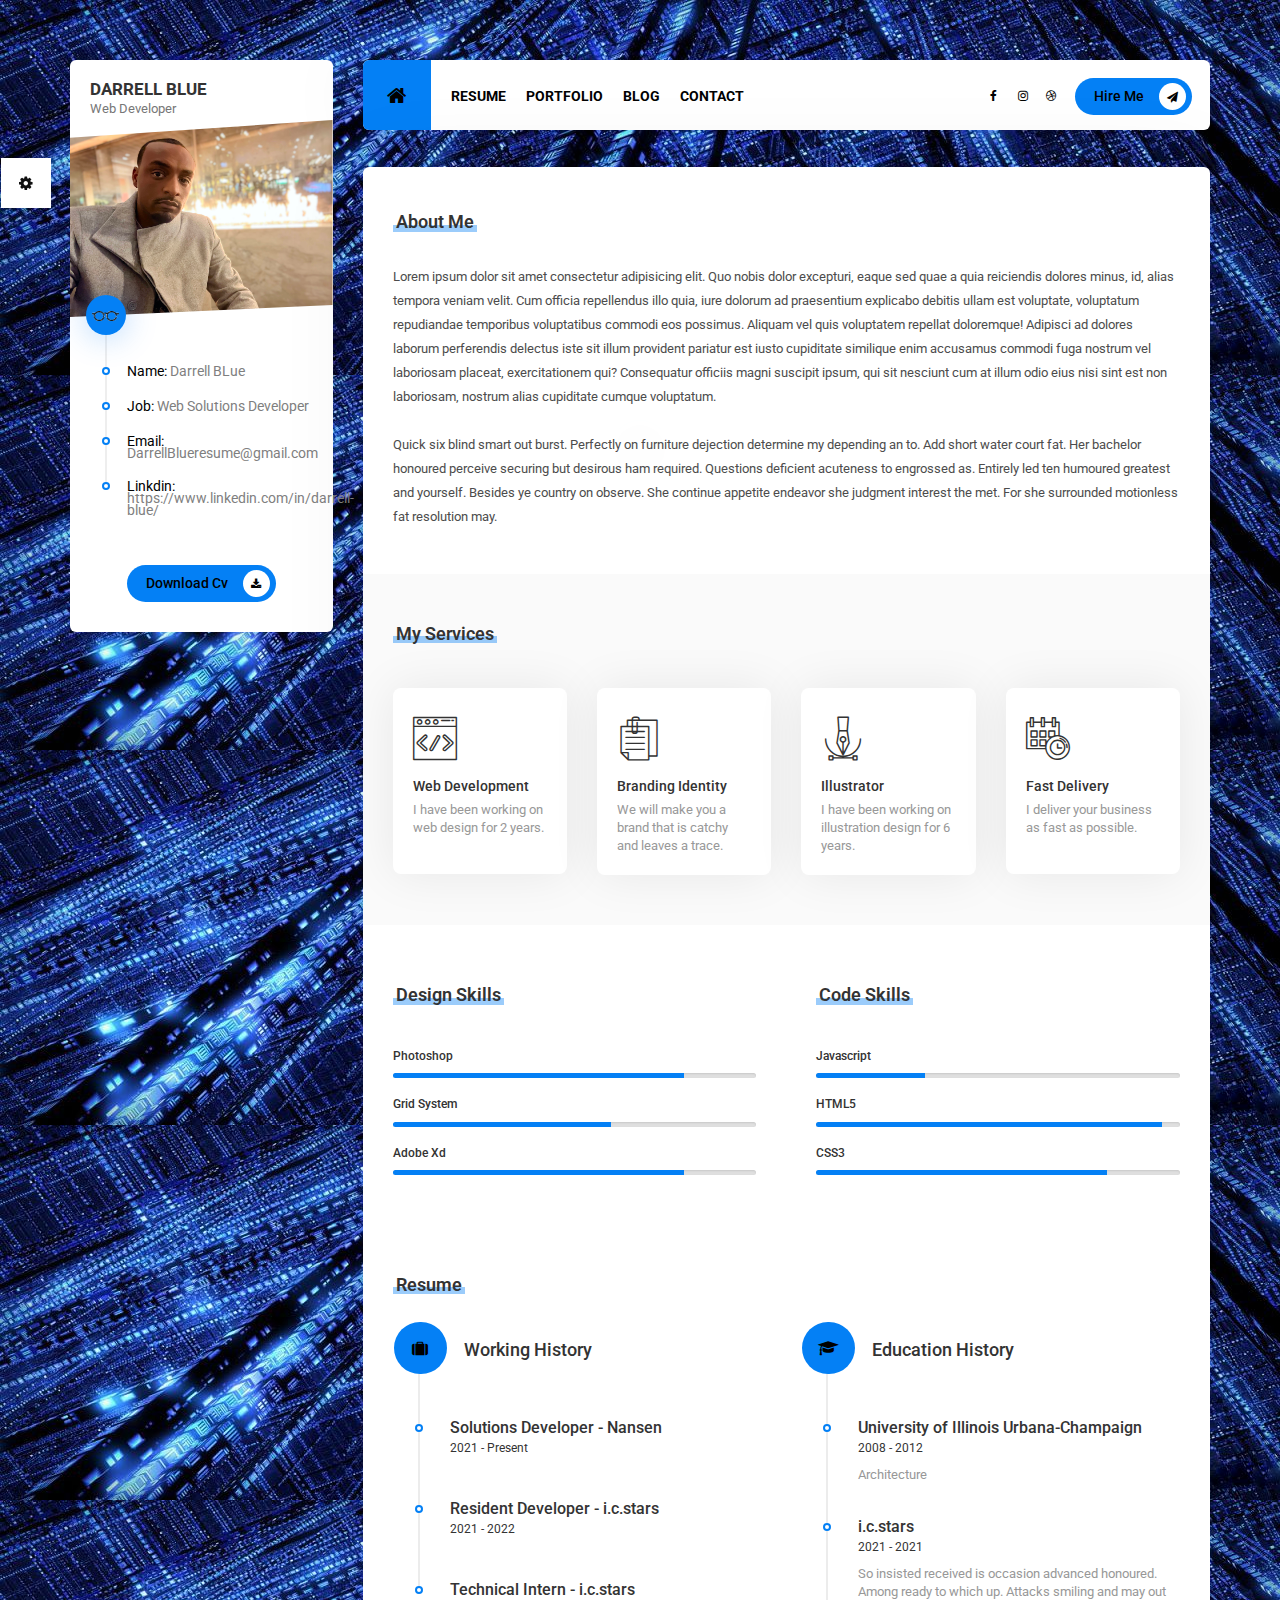
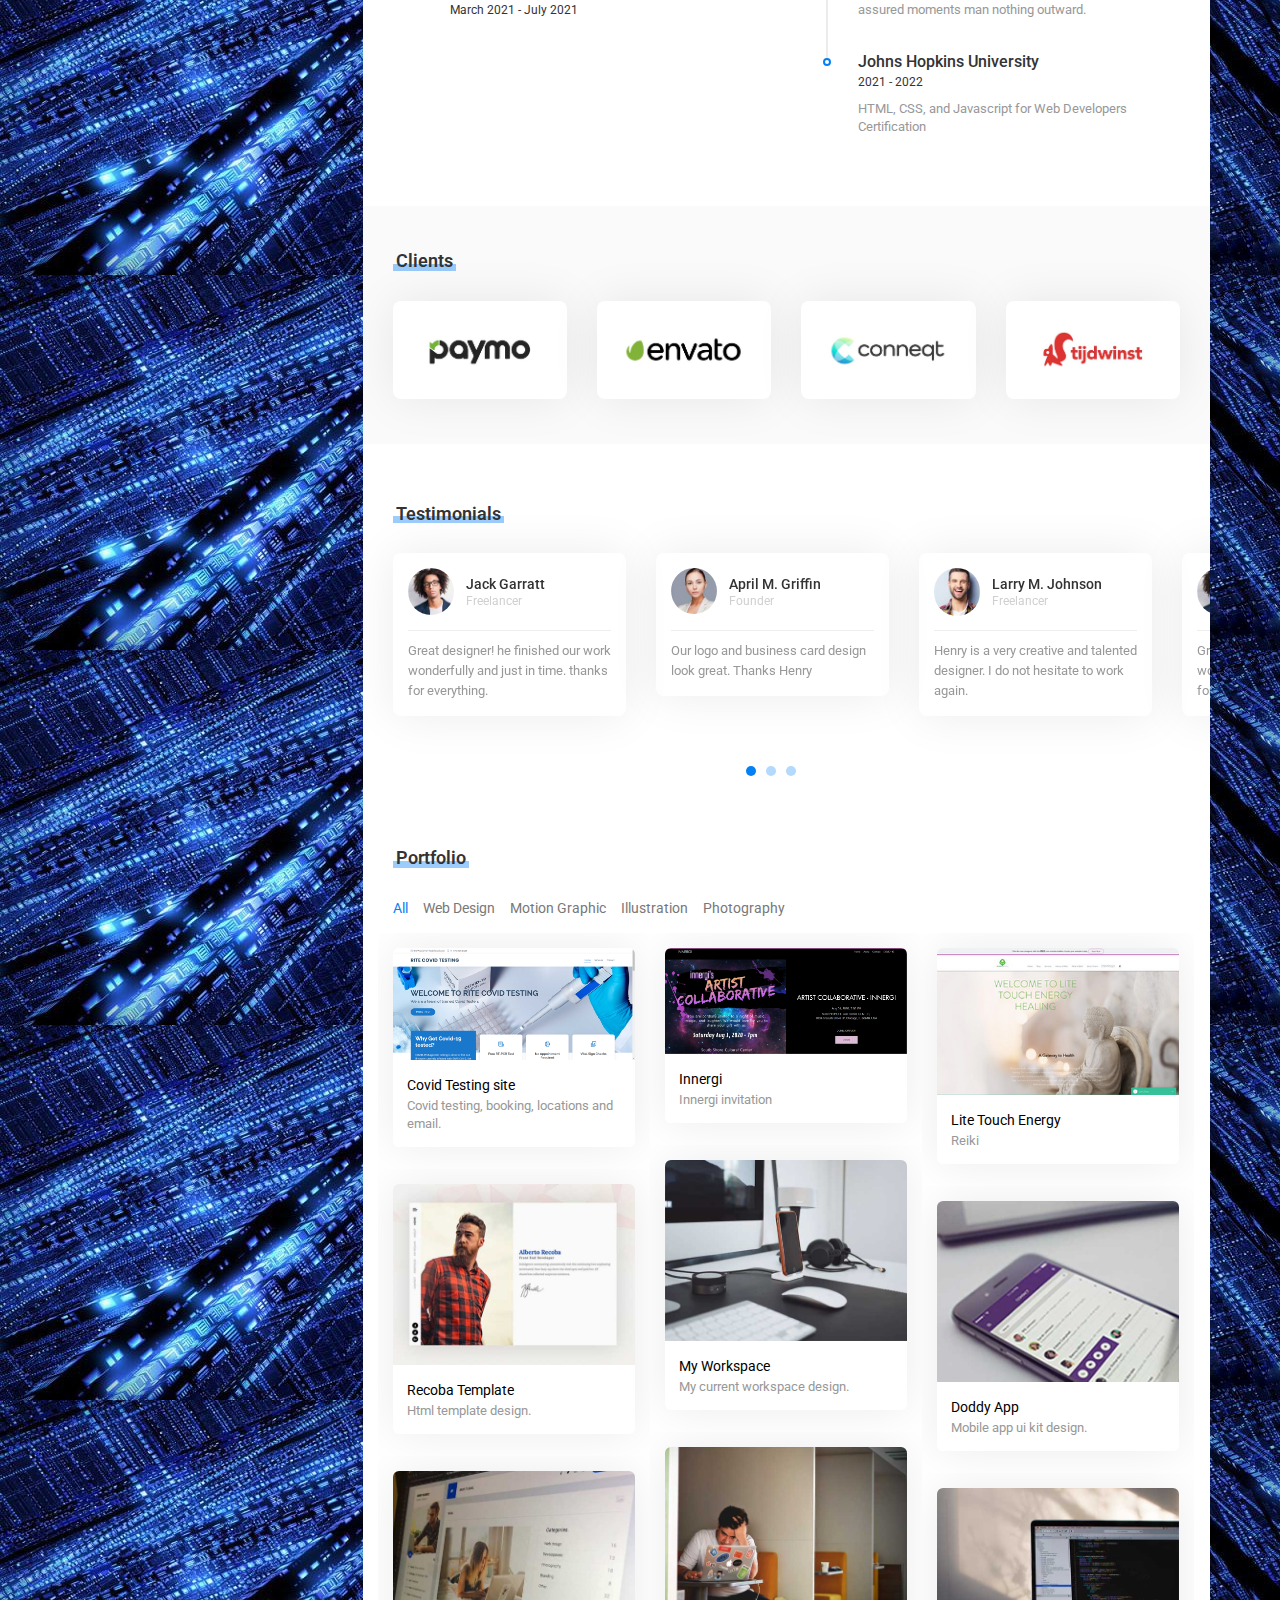
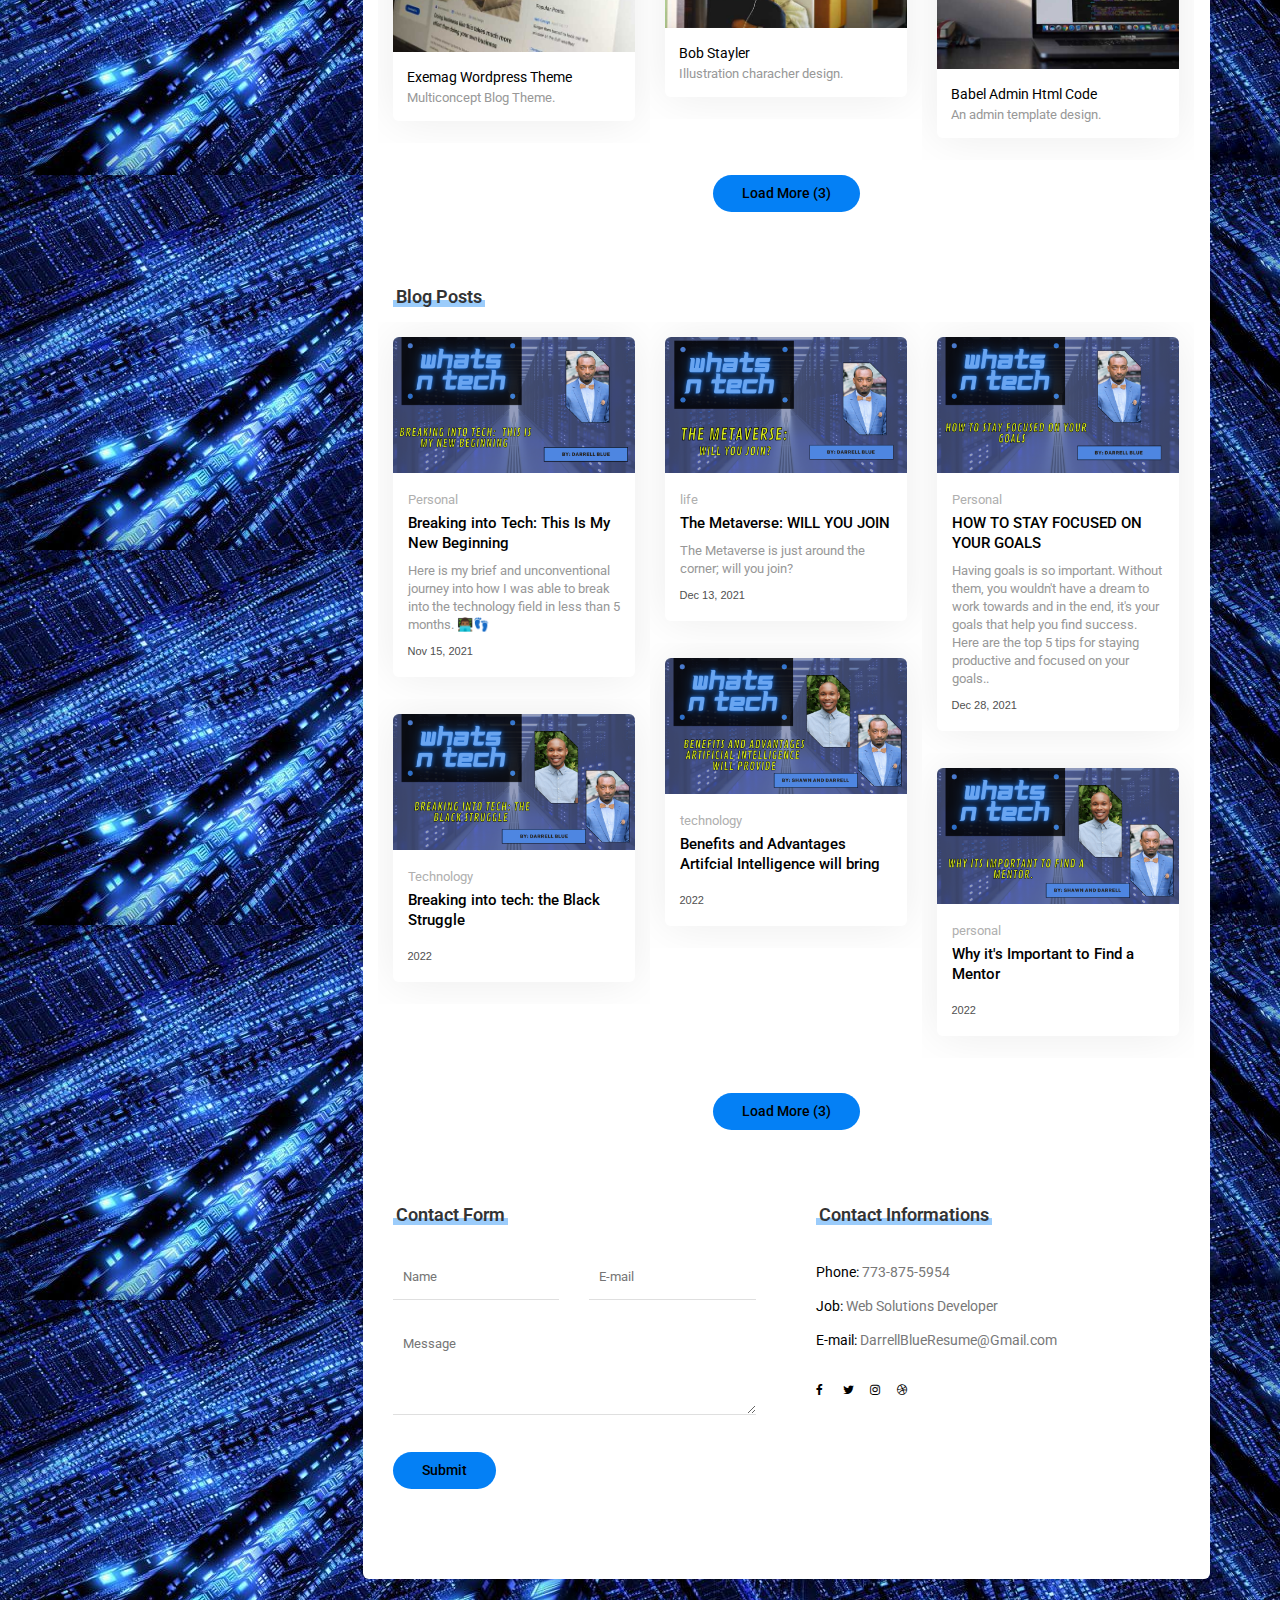
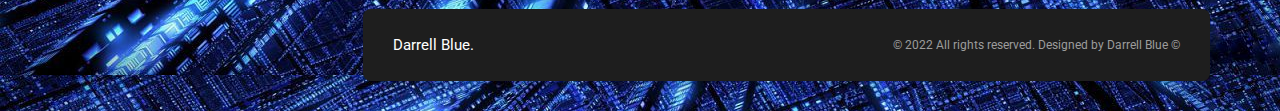
==== commit c9d96991: "yuuup" ====
--- a/thetav.online/html/mat/default/index.html
+++ b/thetav.online/html/mat/default/index.html
@@ -481,45 +481,45 @@
                     <div id="grid-container" class="top_60">
                         <!-- a work -->
                         <div class="cbp-item webdesign">
-                            <a href="portfolio-detail/work-01.html" class=" cbp-singlePage">
+                            <a href="https://darrellblue.github.io/Rite-Covid-Testing/" class=" cbp-singlePage">
                                 <figure>
                                     <div class="icon">
                                         <i class="fa fa-clone" aria-hidden="true"></i>
                                     </div>
-                                    <img src="images/works/work-01.jpg" alt="" >
+                                    <img src="images/2022-01-21.png" alt="" >
                                     <figcaption>
-                                        <span class="title">Babel Admin</span><br/>
-                                        <span class="info">An admin template design.</span>
+                                        <span class="title">Covid Testing site</span><br/>
+                                        <span class="info">Covid testing, booking, locations and email.</span>
                                     </figcaption>
                                 </figure>
                             </a>
                         </div>
                         <!-- a video work -->
                         <div class="cbp-item cbp-lightbox motion">
-                            <a href="http://www.youtube.com/watch?v=bpOSxM0rNPM&amp;rel=0&amp;autoplay=1" class="cbp-lightbox">
+                            <a href="https://bluedarrell2003.wixsite.com/innergi" class="cbp-lightbox">
                                 <figure>
                                     <div class="icon">
                                         <i class="fa fa-play" aria-hidden="true"></i>
                                     </div>
-                                    <img src="images/works/work-02.jpg" alt="" >
+                                    <img src="images/2022-01-21 (4).png" alt="" >
                                     <figcaption>
-                                        <span class="title">George Motion</span><br/>
-                                        <span class="info">An motion graphic design.</span>
+                                        <span class="title">Innergi</span><br/>
+                                        <span class="info">Innergi invitation</span>
                                     </figcaption>
                                 </figure>
                             </a>
                         </div>
                         <!-- a image work -->
                         <div class="cbp-item cbp-lightbox photography">
-                            <a href="images/works/work-06.jpg" class="cbp-lightbox">
+                            <a href="https://bluedarrell.wixsite.com/litelouch-copy" class="cbp-lightbox">
                                 <figure>
                                     <div class="icon">
                                         <i class="fa fa-picture-o" aria-hidden="true"></i>
                                     </div>
-                                    <img src="images/works/work-06.jpg" alt="">                       
+                                    <img src="images/litetouch-eg.jpg" alt="">                       
                                     <figcaption>
-                                        <span class="title">Amazon Travel</span><br/>
-                                        <span class="info">Nature photography work.</span>
+                                        <span class="title">Lite Touch Energy</span><br/>
+                                        <span class="info">Reiki</span>
                                     </figcaption>
                                 </figure>
                             </a>
